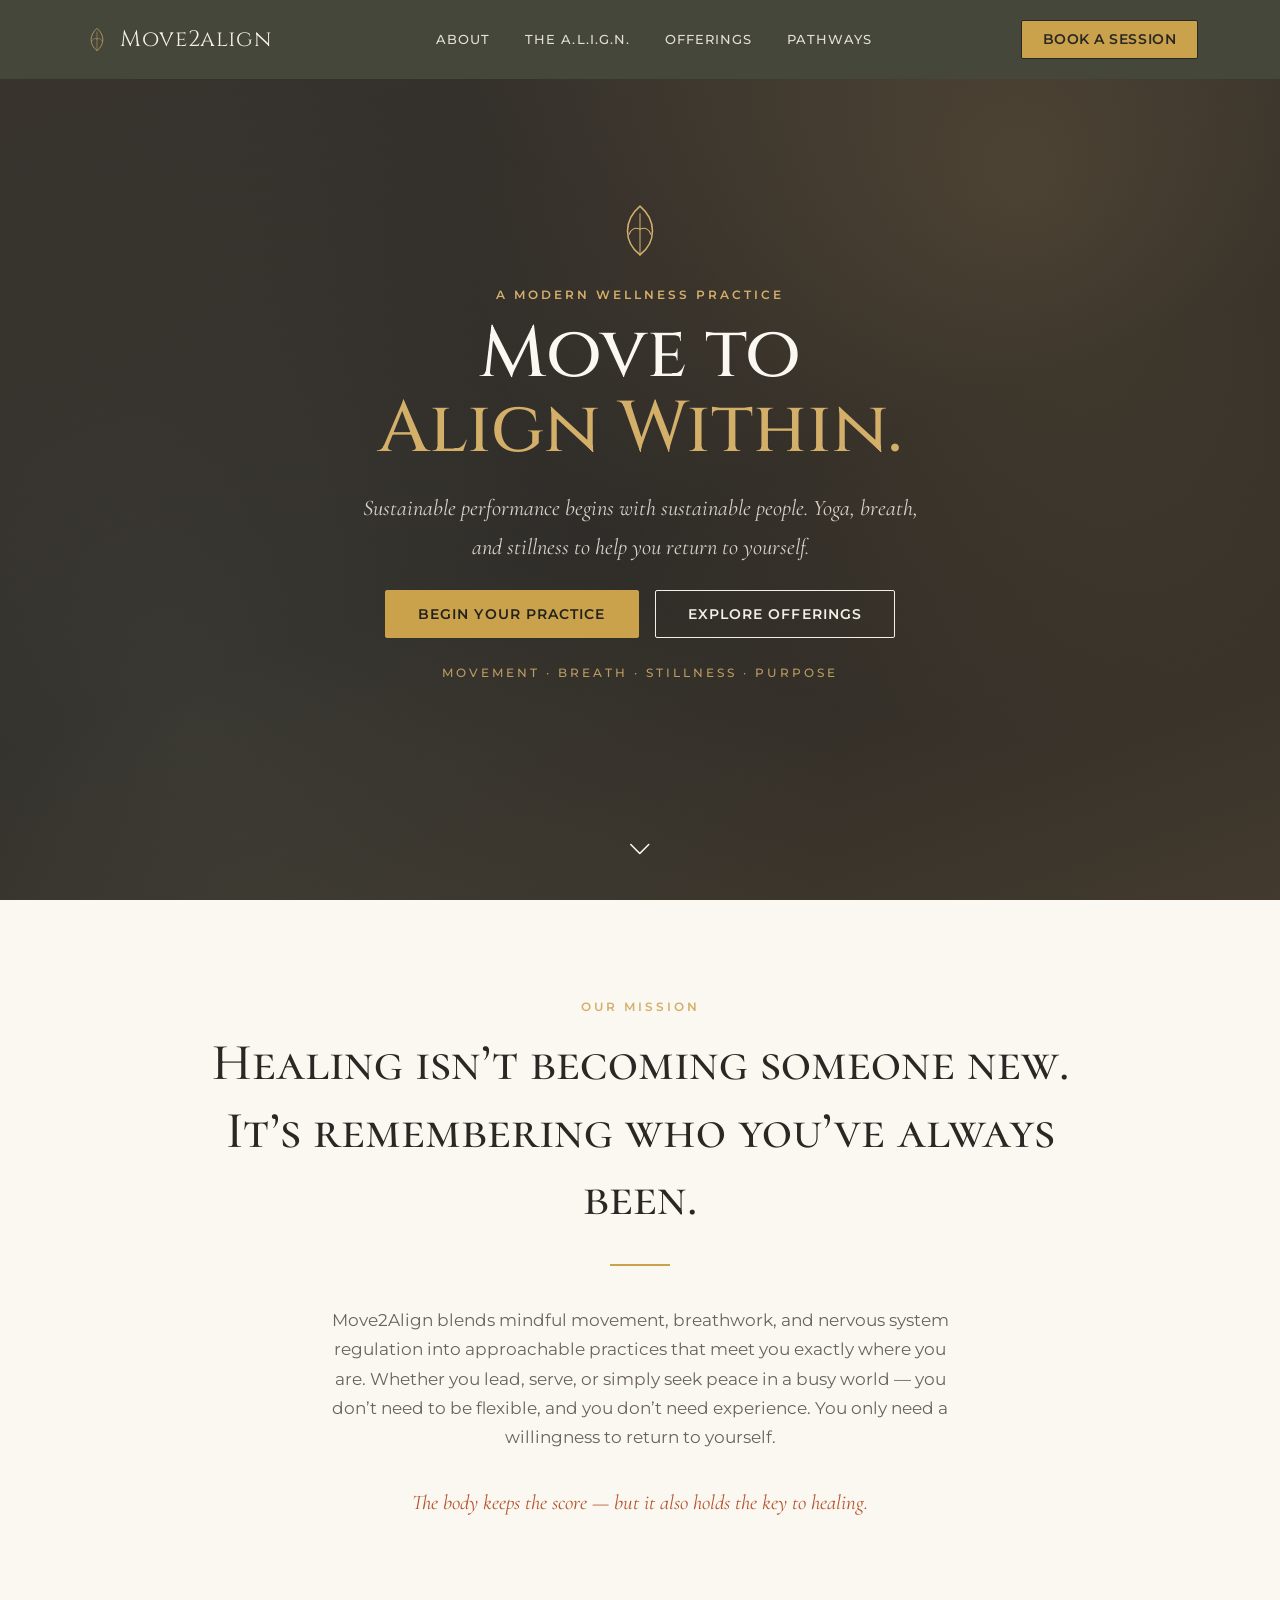
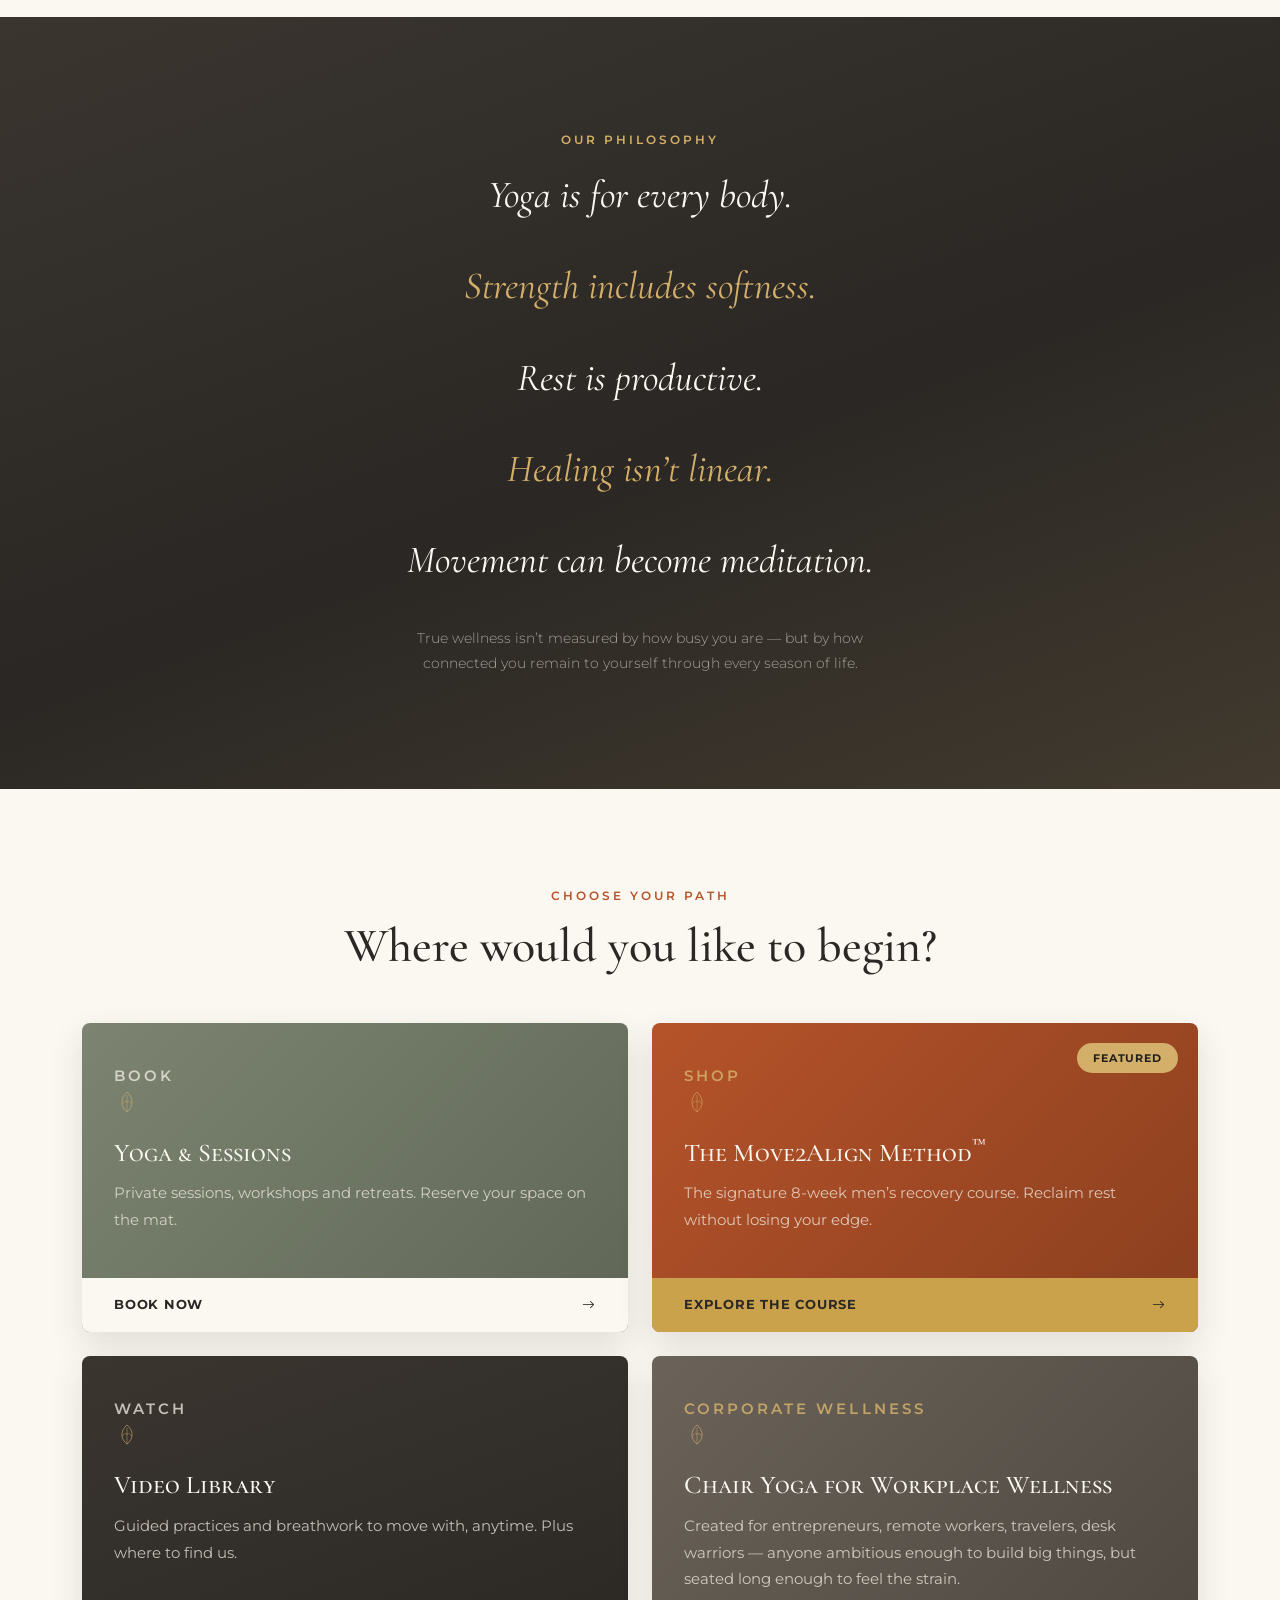
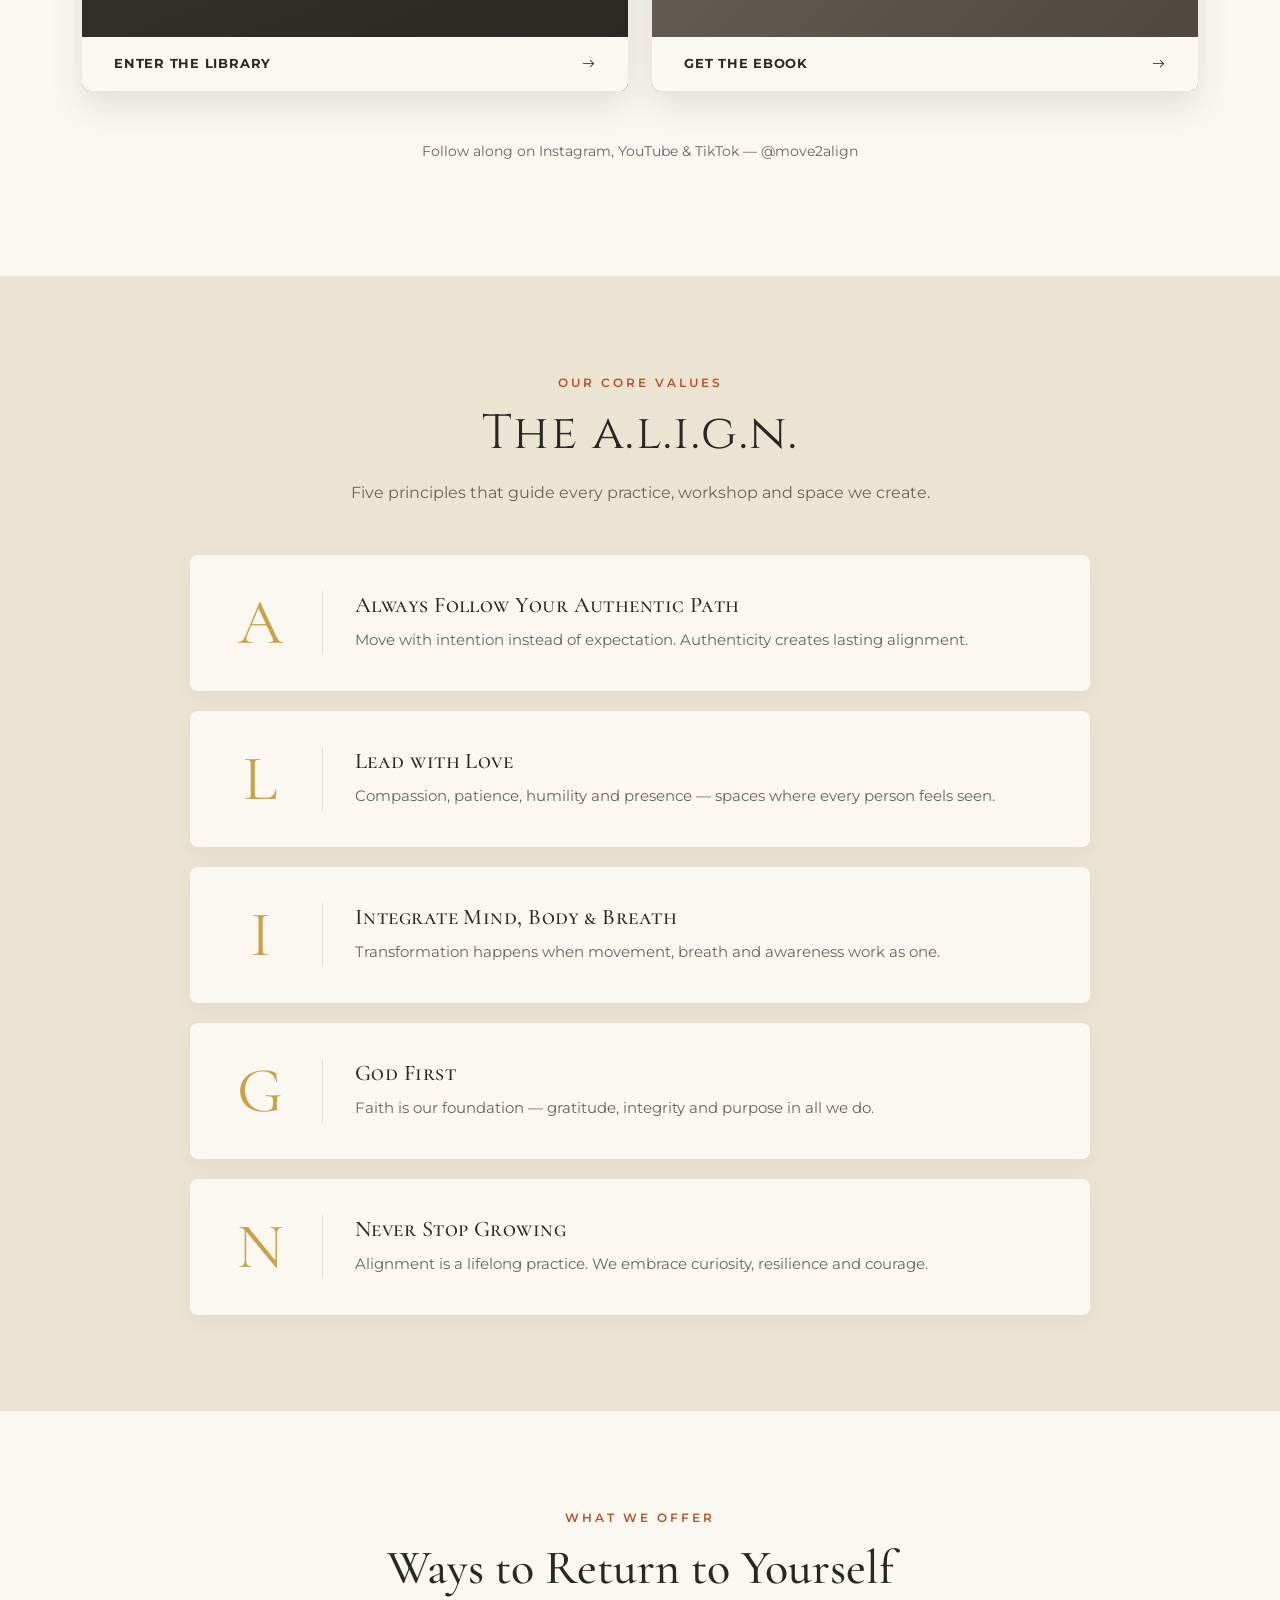
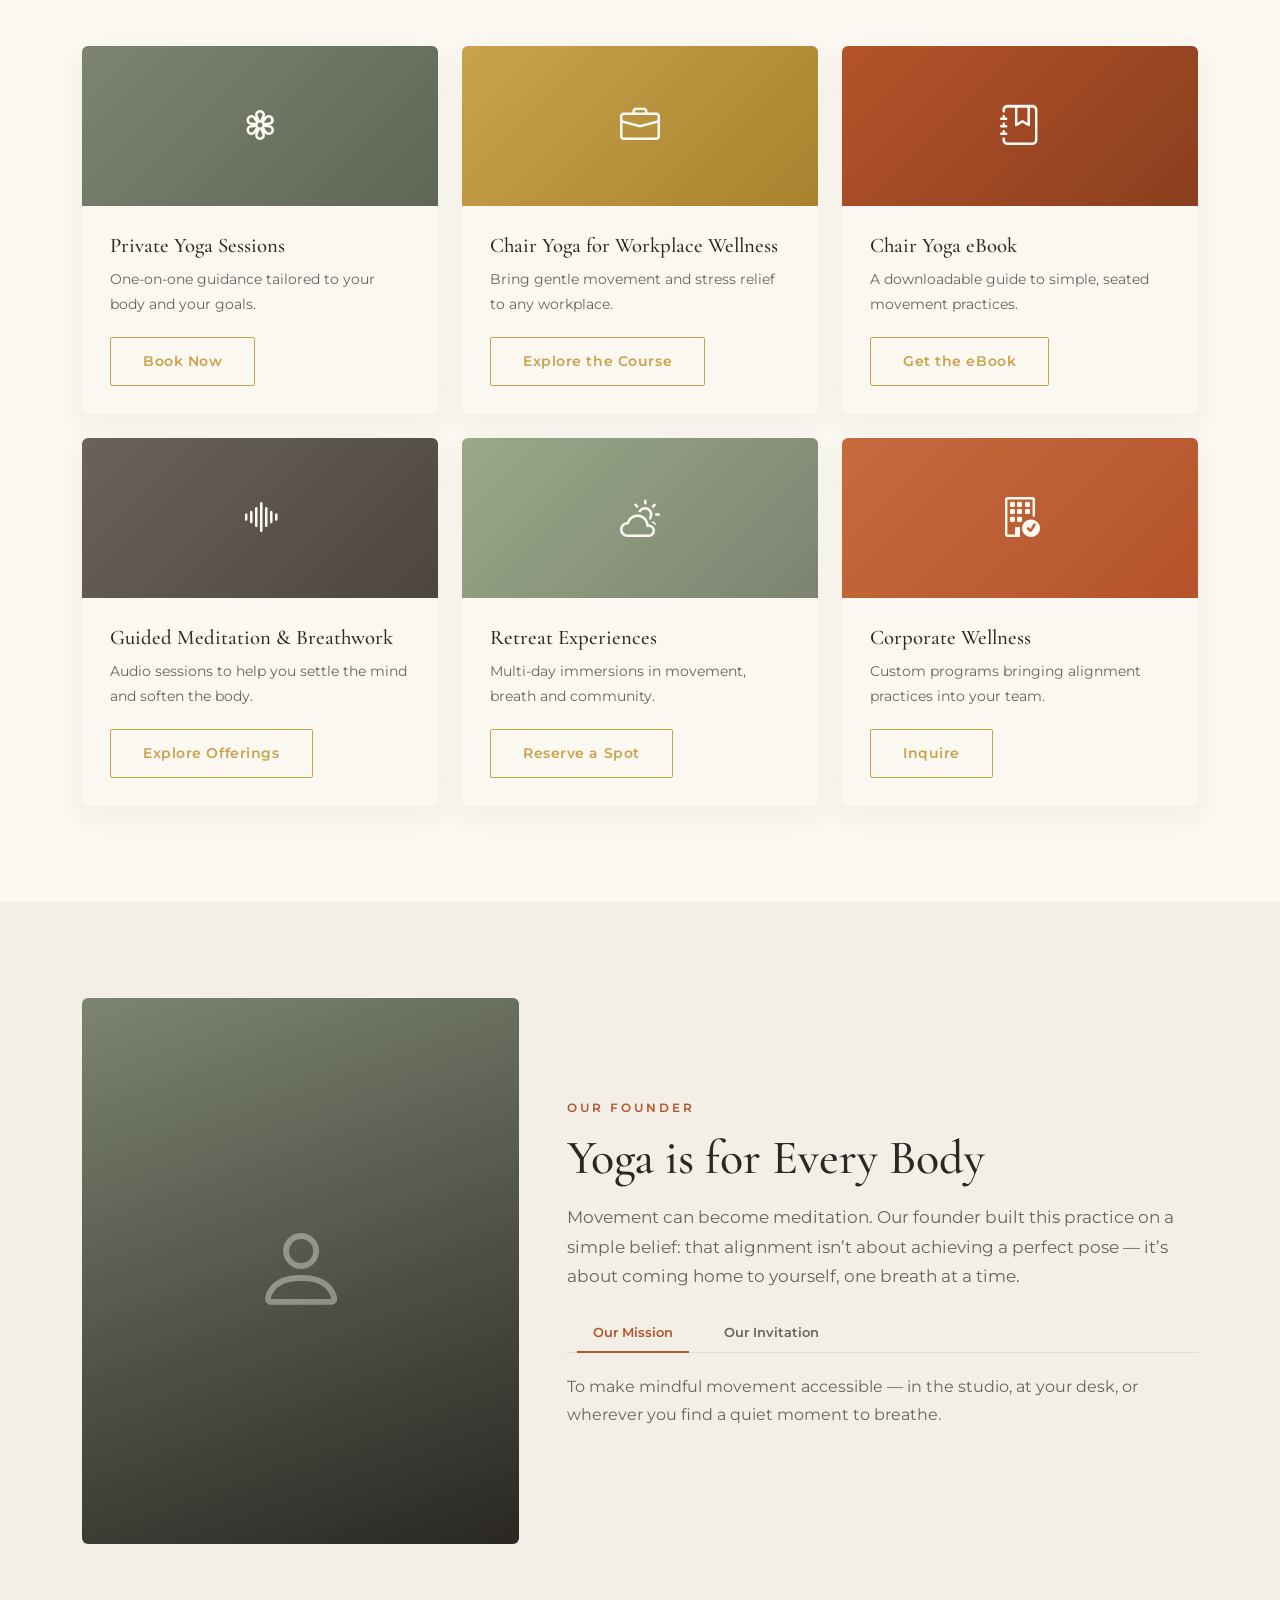
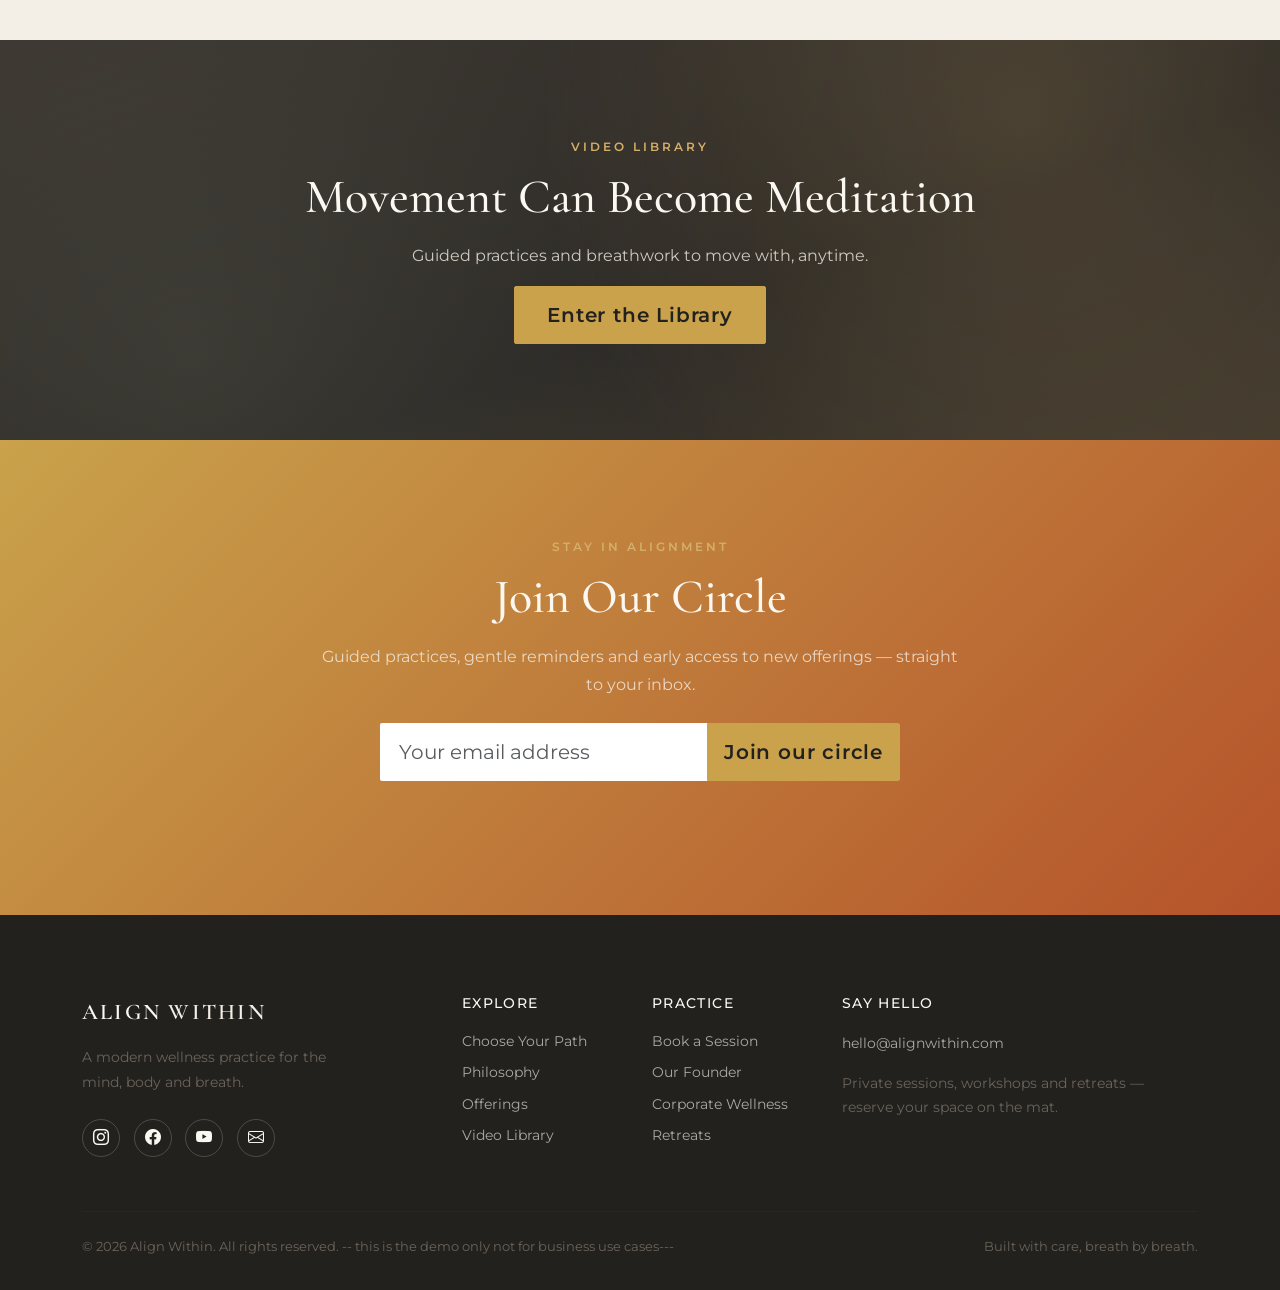
==== index.html @ 40550fa4 "first commit" ====
<!DOCTYPE html>
<html lang="en">
<head>
  <meta charset="UTF-8">
  <meta name="viewport" content="width=device-width, initial-scale=1.0">
  <title>Align Within | Yoga &amp; Wellness Practice</title>
  <meta name="description" content="A modern wellness practice — private yoga sessions, digital courses, corporate wellness, retreats and guided meditation.">

  <!-- Bootstrap 5 CSS -->
  <link href="https://cdn.jsdelivr.net/npm/bootstrap@5.3.3/dist/css/bootstrap.min.css" rel="stylesheet">
  <!-- Bootstrap Icons -->
  <link rel="stylesheet" href="https://cdn.jsdelivr.net/npm/bootstrap-icons@1.11.3/font/bootstrap-icons.min.css">
  <!-- Google Fonts -->
  <link rel="preconnect" href="https://fonts.googleapis.com">
  <link href="https://fonts.googleapis.com/css2?family=Cinzel:wght@400;500;600&family=Cormorant+Garamond:ital,wght@0,400;0,500;0,600;1,400&family=Montserrat:wght@300;400;500;600;700&display=swap" rel="stylesheet">

  <link rel="stylesheet" href="css/style.css">
</head>
<body>

  <!-- ===== Navbar ===== -->
  <nav class="navbar navbar-expand-lg fixed-top" id="mainNav">
    <div class="container">
      <a class="navbar-brand d-flex align-items-center gap-2" href="#top">
        <img src="images/logo.svg" alt="" class="brand-mark">
        <span class="align-within-font">Move<span>2</span>align</span>
      </a>
      <button class="navbar-toggler" type="button" data-bs-toggle="collapse" data-bs-target="#navMenu" aria-controls="navMenu" aria-expanded="false" aria-label="Toggle navigation">
        <span class="navbar-toggler-icon"></span>
      </button>
      <div class="collapse navbar-collapse" id="navMenu">
        <ul class="navbar-nav mx-lg-auto">
          <li class="nav-item"><a class="nav-link" href="#founder">About</a></li>
          <li class="nav-item"><a class="nav-link" href="#philosophy">The A.L.I.G.N.</a></li>
          <li class="nav-item"><a class="nav-link" href="#offerings">Offerings</a></li>
          <li class="nav-item"><a class="nav-link" href="#path">Pathways</a></li>
        </ul>
        <a class="btn btn-book btn-gold mt-3 mt-lg-0" href="#circle">Book a Session</a>
      </div>
    </div>
  </nav>

  <!-- ===== Hero ===== -->
  <header class="hero d-flex align-items-center" id="top">
    <div class="hero-overlay"></div>
    <div class="container position-relative text-center">
      <div class="row justify-content-center">
        <div class="col-lg-8" data-animate>
          <img src="images/logo.svg" alt="" class="hero-mark mb-4">
          <p class="eyebrow">A Modern Wellness Practice</p>
          <h1 class="display-2 hero-title">Move to<br><span class="text-gold">Align Within.</span></h1>
          <p class="lead hero-lead mx-auto">Sustainable performance begins with sustainable people. Yoga, breath, and stillness to help you return to yourself.</p>
          <div class="hero-actions d-flex flex-column flex-sm-row gap-3 justify-content-center mt-4">
            <a href="#path" class="btn btn-gold btn-lg">Begin Your Practice</a>
            <a href="#offerings" class="btn btn-outline-cream btn-lg">Explore Offerings</a>
          </div>
          <p class="hero-tagline mt-4">Movement &middot; Breath &middot; Stillness &middot; Purpose</p>
        </div>
      </div>
    </div>
    <a href="#path" class="scroll-cue" aria-label="Scroll down"><i class="bi bi-chevron-down"></i></a>
  </header>

  <!-- ===== Our Mission ===== -->
  <section id="mission" class="section-pad">
    <div class="container">
      <div class="mission-content text-center" data-animate>
        <p class="eyebrow">Our Mission</p>
        <h2 class="mission-title">Healing isn&rsquo;t becoming someone new.<br>It&rsquo;s remembering who you&rsquo;ve always been.</h2>
        <div class="mission-divider"></div>
        <p class="section-sub mission-copy">Move2Align blends mindful movement, breathwork, and nervous system regulation into approachable practices that meet you exactly where you are. Whether you lead, serve, or simply seek peace in a busy world &mdash; you don&rsquo;t need to be flexible, and you don&rsquo;t need experience. You only need a willingness to return to yourself.</p>
        <p class="mission-quote">The body keeps the score &mdash; but it also holds the key to healing.</p>
      </div>
    </div>
  </section>

  <!-- ===== Our Philosophy ===== -->
  <section id="philosophy-quotes" class="philosophy-intro-section">
    <div class="container">
      <div class="philosophy-intro-content text-center" data-animate>
        <p class="eyebrow">Our Philosophy</p>
        <p class="philosophy-line">Yoga is for every body.</p>
        <p class="philosophy-line philosophy-line-gold">Strength includes softness.</p>
        <p class="philosophy-line">Rest is productive.</p>
        <p class="philosophy-line philosophy-line-gold">Healing isn&rsquo;t linear.</p>
        <p class="philosophy-line">Movement can become meditation.</p>
        <p class="philosophy-note">True wellness isn&rsquo;t measured by how busy you are &mdash; but by how connected you remain to yourself through every season of life.</p>
      </div>
    </div>
  </section>

  <!-- ===== Choose Your Path ===== -->
  <section id="path" class="section-pad">
    <div class="container">
      <div class="text-center mb-5" data-animate>
        <p class="eyebrow eyebrow-dark">Choose Your Path</p>
        <h2 class="section-title">Where would you like to begin?</h2>
      </div>
      <div class="row g-4">
        <div class="col-md-6" data-animate>
          <a href="#offerings" class="path-tile path-tile-sage">
            <div class="path-tile-body">
              <p class="path-tile-label">Book</p>
              <img src="images/logo.svg" alt="" class="path-tile-mark">
              <h3>Yoga &amp; Sessions</h3>
              <p>Private sessions, workshops and retreats. Reserve your space on the mat.</p>
            </div>
            <div class="path-tile-cta path-tile-cta-cream">
              <span>Book Now</span><i class="bi bi-arrow-right"></i>
            </div>
          </a>
        </div>
        <div class="col-md-6" data-animate>
          <a href="#offerings" class="path-tile path-tile-terracotta">
            <span class="path-tile-badge">Featured</span>
            <div class="path-tile-body">
              <p class="path-tile-label">Shop</p>
              <img src="images/logo.svg" alt="" class="path-tile-mark">
              <h3>The Move2Align Method<sup>&trade;</sup></h3>
              <p>The signature 8-week men&rsquo;s recovery course. Reclaim rest without losing your edge.</p>
            </div>
            <div class="path-tile-cta path-tile-cta-gold">
              <span>Explore the Course</span><i class="bi bi-arrow-right"></i>
            </div>
          </a>
        </div>
        <div class="col-md-6" data-animate>
          <a href="#library" class="path-tile path-tile-dark">
            <div class="path-tile-body">
              <p class="path-tile-label">Watch</p>
              <img src="images/logo.svg" alt="" class="path-tile-mark">
              <h3>Video Library</h3>
              <p>Guided practices and breathwork to move with, anytime. Plus where to find us.</p>
            </div>
            <div class="path-tile-cta path-tile-cta-cream">
              <span>Enter the Library</span><i class="bi bi-arrow-right"></i>
            </div>
          </a>
        </div>
        <div class="col-md-6" data-animate>
          <a href="#offerings" class="path-tile path-tile-mauve">
            <div class="path-tile-body">
              <p class="path-tile-label">Corporate Wellness</p>
              <img src="images/logo.svg" alt="" class="path-tile-mark">
              <h3>Chair Yoga for Workplace Wellness</h3>
              <p>Created for entrepreneurs, remote workers, travelers, desk warriors &mdash; anyone ambitious enough to build big things, but seated long enough to feel the strain.</p>
            </div>
            <div class="path-tile-cta path-tile-cta-cream">
              <span>Get the Ebook</span><i class="bi bi-arrow-right"></i>
            </div>
          </a>
        </div>
      </div>
      <p class="path-follow text-center mt-5">Follow along on Instagram, YouTube &amp; TikTok &mdash; @move2align</p>
    </div>
  </section>

  <!-- ===== Philosophy / Method ===== -->
  <section id="philosophy" class="section-pad section-taupe">
    <div class="container">
      <div class="text-center mb-5" data-animate>
        <p class="eyebrow eyebrow-dark">OUR CORE VALUES</p>
        <h2 class="section-title align-within-font">The a.l.i.g.n.</h2>
        <p class="section-sub">Five principles that guide every practice, workshop and space we create.</p>
      </div>
      <div class="align-list">
        <div class="align-row" data-animate>
          <div class="align-letter">A</div>
          <div class="align-divider"></div>
          <div class="align-text">
            <h3>Always Follow Your Authentic Path</h3>
            <p>Move with intention instead of expectation. Authenticity creates lasting alignment.</p>
          </div>
        </div>
        <div class="align-row" data-animate>
          <div class="align-letter">L</div>
          <div class="align-divider"></div>
          <div class="align-text">
            <h3>Lead with Love</h3>
            <p>Compassion, patience, humility and presence — spaces where every person feels seen.</p>
          </div>
        </div>
        <div class="align-row" data-animate>
          <div class="align-letter">I</div>
          <div class="align-divider"></div>
          <div class="align-text">
            <h3>Integrate Mind, Body &amp; Breath</h3>
            <p>Transformation happens when movement, breath and awareness work as one.</p>
          </div>
        </div>
        <div class="align-row" data-animate>
          <div class="align-letter">G</div>
          <div class="align-divider"></div>
          <div class="align-text">
            <h3>God First</h3>
            <p>Faith is our foundation — gratitude, integrity and purpose in all we do.</p>
          </div>
        </div>
        <div class="align-row" data-animate>
          <div class="align-letter">N</div>
          <div class="align-divider"></div>
          <div class="align-text">
            <h3>Never Stop Growing</h3>
            <p>Alignment is a lifelong practice. We embrace curiosity, resilience and courage.</p>
          </div>
        </div>
      </div>
    </div>
  </section>

  <!-- ===== Offerings ===== -->
  <section id="offerings" class="section-pad">
    <div class="container">
      <div class="text-center mb-5" data-animate>
        <p class="eyebrow eyebrow-dark">What We Offer</p>
        <h2 class="section-title">Ways to Return to Yourself</h2>
      </div>
      <div class="row g-4">
        <div class="col-md-6 col-lg-4" data-animate>
          <div class="offer-card">
            <div class="offer-media offer-media-1"><i class="bi bi-flower3"></i></div>
            <div class="offer-body">
              <h3>Private Yoga Sessions</h3>
              <p>One-on-one guidance tailored to your body and your goals.</p>
              <a href="#circle" class="btn btn-outline-dark-gold btn-sm">Book Now</a>
            </div>
          </div>
        </div>
        <div class="col-md-6 col-lg-4" data-animate>
          <div class="offer-card">
            <div class="offer-media offer-media-2"><i class="bi bi-briefcase"></i></div>
            <div class="offer-body">
              <h3>Chair Yoga for Workplace Wellness</h3>
              <p>Bring gentle movement and stress relief to any workplace.</p>
              <a href="#circle" class="btn btn-outline-dark-gold btn-sm">Explore the Course</a>
            </div>
          </div>
        </div>
        <div class="col-md-6 col-lg-4" data-animate>
          <div class="offer-card">
            <div class="offer-media offer-media-3"><i class="bi bi-journal-bookmark"></i></div>
            <div class="offer-body">
              <h3>Chair Yoga eBook</h3>
              <p>A downloadable guide to simple, seated movement practices.</p>
              <a href="#circle" class="btn btn-outline-dark-gold btn-sm">Get the eBook</a>
            </div>
          </div>
        </div>
        <div class="col-md-6 col-lg-4" data-animate>
          <div class="offer-card">
            <div class="offer-media offer-media-4"><i class="bi bi-soundwave"></i></div>
            <div class="offer-body">
              <h3>Guided Meditation &amp; Breathwork</h3>
              <p>Audio sessions to help you settle the mind and soften the body.</p>
              <a href="#library" class="btn btn-outline-dark-gold btn-sm">Explore Offerings</a>
            </div>
          </div>
        </div>
        <div class="col-md-6 col-lg-4" data-animate>
          <div class="offer-card">
            <div class="offer-media offer-media-5"><i class="bi bi-cloud-sun"></i></div>
            <div class="offer-body">
              <h3>Retreat Experiences</h3>
              <p>Multi-day immersions in movement, breath and community.</p>
              <a href="#circle" class="btn btn-outline-dark-gold btn-sm">Reserve a Spot</a>
            </div>
          </div>
        </div>
        <div class="col-md-6 col-lg-4" data-animate>
          <div class="offer-card">
            <div class="offer-media offer-media-6"><i class="bi bi-building-check"></i></div>
            <div class="offer-body">
              <h3>Corporate Wellness</h3>
              <p>Custom programs bringing alignment practices into your team.</p>
              <a href="#circle" class="btn btn-outline-dark-gold btn-sm">Inquire</a>
            </div>
          </div>
        </div>
      </div>
    </div>
  </section>

  <!-- ===== Founder ===== -->
  <section id="founder" class="section-pad section-cream">
    <div class="container">
      <div class="row align-items-center g-5">
        <div class="col-lg-5" data-animate>
          <div class="founder-portrait">
            <i class="bi bi-person"></i>
          </div>
        </div>
        <div class="col-lg-7" data-animate>
          <p class="eyebrow eyebrow-dark">Our Founder</p>
          <h2 class="section-title">Yoga is for Every Body</h2>
          <p class="founder-copy">Movement can become meditation. Our founder built this practice on a simple belief: that alignment isn&rsquo;t about achieving a perfect pose — it&rsquo;s about coming home to yourself, one breath at a time.</p>

          <ul class="nav nav-tabs founder-tabs" id="founderTab" role="tablist">
            <li class="nav-item" role="presentation">
              <button class="nav-link active" data-bs-toggle="tab" data-bs-target="#mission" type="button">Our Mission</button>
            </li>
            <li class="nav-item" role="presentation">
              <button class="nav-link" data-bs-toggle="tab" data-bs-target="#invitation" type="button">Our Invitation</button>
            </li>
          </ul>
          <div class="tab-content founder-tab-content">
            <div class="tab-pane fade show active" id="mission">
              <p>To make mindful movement accessible — in the studio, at your desk, or wherever you find a quiet moment to breathe.</p>
            </div>
            <div class="tab-pane fade" id="invitation">
              <p>Wherever you are on your path, there is room for you here. Strength includes softness. Rest is productive. Begin where you are.</p>
            </div>
          </div>
        </div>
      </div>
    </div>
  </section>

  <!-- ===== Video Library ===== -->
  <section id="library" class="section-pad library-section">
    <div class="hero-overlay"></div>
    <div class="container position-relative text-center" data-animate>
      <p class="eyebrow">Video Library</p>
      <h2 class="section-title section-title-light">Movement Can Become Meditation</h2>
      <p class="section-sub section-sub-light">Guided practices and breathwork to move with, anytime.</p>
      <a href="#circle" class="btn btn-gold btn-lg mt-3">Enter the Library</a>
    </div>
  </section>

  <!-- ===== Newsletter / Join Our Circle ===== -->
  <section id="circle" class="section-pad section-dark-gold">
    <div class="container text-center" data-animate>
      <p class="eyebrow">Stay in Alignment</p>
      <h2 class="section-title section-title-light">Join Our Circle</h2>
      <p class="section-sub section-sub-light">Guided practices, gentle reminders and early access to new offerings — straight to your inbox.</p>

      <form id="circleForm" class="circle-form mx-auto mt-4" novalidate>
        <div class="input-group input-group-lg">
          <input type="email" class="form-control" id="circleEmail" placeholder="Your email address" required>
          <button class="btn btn-gold" type="submit">Join our circle</button>
        </div>
        <div class="form-feedback mt-3" id="circleFeedback" role="status" aria-live="polite"></div>
      </form>
    </div>
  </section>

  <!-- ===== Footer ===== -->
  <footer class="footer">
    <div class="container">
      <div class="row g-4">
        <div class="col-lg-4">
          <a class="navbar-brand" href="#top">ALIGN <span>WITHIN</span></a>
          <p class="footer-tagline">A modern wellness practice for the mind, body and breath.</p>
          <div class="footer-social">
            <a href="#" aria-label="Instagram"><i class="bi bi-instagram"></i></a>
            <a href="#" aria-label="Facebook"><i class="bi bi-facebook"></i></a>
            <a href="#" aria-label="YouTube"><i class="bi bi-youtube"></i></a>
            <a href="#" aria-label="Email"><i class="bi bi-envelope"></i></a>
          </div>
        </div>
        <div class="col-lg-2 col-6">
          <h5>Explore</h5>
          <ul class="footer-links">
            <li><a href="#path">Choose Your Path</a></li>
            <li><a href="#philosophy">Philosophy</a></li>
            <li><a href="#offerings">Offerings</a></li>
            <li><a href="#library">Video Library</a></li>
          </ul>
        </div>
        <div class="col-lg-2 col-6">
          <h5>Practice</h5>
          <ul class="footer-links">
            <li><a href="#circle">Book a Session</a></li>
            <li><a href="#founder">Our Founder</a></li>
            <li><a href="#circle">Corporate Wellness</a></li>
            <li><a href="#circle">Retreats</a></li>
          </ul>
        </div>
        <div class="col-lg-4">
          <h5>Say Hello</h5>
          <p class="footer-links"><a href="mailto:hello@alignwithin.com">hello@alignwithin.com</a></p>
          <p class="footer-note">Private sessions, workshops and retreats — reserve your space on the mat.</p>
        </div>
      </div>
      <hr>
      <div class="d-flex flex-column flex-sm-row justify-content-between align-items-center footer-bottom">
        <p class="mb-0">&copy; <span id="year"></span> Align Within. All rights reserved. -- this is the demo only not for business use cases---</p>
        <p class="mb-0">Built with care, breath by breath.</p>
      </div>
    </div>
  </footer>

  <a href="#top" class="back-to-top" id="backToTop" aria-label="Back to top"><i class="bi bi-arrow-up"></i></a>

  <!-- Bootstrap JS bundle -->
  <script src="https://cdn.jsdelivr.net/npm/bootstrap@5.3.3/dist/js/bootstrap.bundle.min.js"></script>
  <script src="js/script.js"></script>
</body>
</html>
---- css/style.css ----
/* ==========================================================================
   Align Within — custom theme
   Palette: cream #f4efe6 / #fbf8f2, charcoal #2a2724, gold #d4af6a / #c9a24b,
            warm gray #6b635a, sage #7c8471, terracotta #b5532a
   Fonts: Cormorant Garamond (display/serif), Montserrat (body/sans)
   ========================================================================== */

:root {
  --cream: #f4efe6;
  --cream-light: #fbf8f2;
  --charcoal: #2a2724;
  --charcoal-soft: #23211e;
  --gold: #d4af6a;
  --gold-dark: #c9a24b;
  --warm-gray: #6b635a;
  --sage: #7c8471;
  --terracotta: #b5532a;
  --olive-nav: #45473a;
  --font-serif: 'Cormorant Garamond', Georgia, serif;
  --font-sans: 'Montserrat', -apple-system, BlinkMacSystemFont, sans-serif;
  --font-align-within: 'Cinzel', serif;
}

* { scroll-behavior: smooth; }

body {
  font-family: var(--font-sans);
  color: var(--charcoal);
  background-color: var(--cream-light);
  overflow-x: hidden;
}

h1, h2, h3, h4, .display-2 {
  font-family: var(--font-serif);
  font-weight: 500;
}

p { color: var(--warm-gray); line-height: 1.75; }

a { text-decoration: none; }

.eyebrow {
  font-family: var(--font-sans);
  letter-spacing: .25em;
  text-transform: uppercase;
  font-size: .75rem;
  font-weight: 600;
  color: var(--gold);
  margin-bottom: .75rem;
}
.eyebrow-dark { color: var(--terracotta); }

.section-title {
  font-size: clamp(2rem, 4vw, 3rem);
  color: var(--charcoal);
  margin-bottom: 1rem;
}
.section-title-light { color: var(--cream-light); }

.section-sub {
  max-width: 640px;
  margin: 0 auto;
  color: var(--warm-gray);
}
.section-sub-light { color: rgba(244,239,230,.8); }

.section-pad { padding: 6rem 0; }

/* ---------- Buttons ---------- */
.btn { font-family: var(--font-sans); font-weight: 600; letter-spacing: .04em; border-radius: 2px; padding: .8rem 2rem; }

.btn-gold {
  background-color: var(--gold-dark);
  border-color: var(--gold-dark);
  color: var(--charcoal-soft);
}
.btn-gold:hover { background-color: var(--gold); border-color: var(--gold); color: var(--charcoal-soft); }

.btn-outline-cream {
  border: 1px solid var(--cream);
  color: var(--cream);
  background: transparent;
}
.btn-outline-cream:hover { background-color: var(--cream); color: var(--charcoal); }

.btn-outline-dark-gold {
  border: 1px solid var(--gold-dark);
  color: var(--gold-dark);
  background: transparent;
}
.btn-outline-dark-gold:hover { background-color: var(--gold-dark); color: var(--charcoal-soft); }

.btn-book {
  background-color: var(--gold-dark);
  border: 1px solid var(--charcoal);
  color: var(--charcoal);
  padding: .5rem 1.3rem;
  font-size: .85rem;
}
.btn-book:hover { background-color: var(--charcoal); color: var(--cream); }

/* ---------- Navbar ---------- */
#mainNav {
  padding: 1.1rem 0;
  transition: all .35s ease;
  background-color: var(--olive-nav);
}
#mainNav.scrolled {
  background-color: rgba(244,239,230,.95);
  backdrop-filter: blur(6px);
  padding: .75rem 0;
  box-shadow: 0 2px 20px rgba(42,39,36,.06);
}
.navbar-brand {
  font-family: var(--font-serif);
  font-size: 1.4rem;
  font-weight: 600;
  letter-spacing: .1em;
  color: var(--cream) !important;
}
#mainNav.scrolled .navbar-brand { color: var(--charcoal) !important; }
.navbar-brand span { color: var(--cream); font-variant-numeric: lining-nums; }
.brand-mark { width: 30px; height: auto; font-size: 16px;}

.nav-link {
  font-size: .8rem;
  font-weight: 500;
  letter-spacing: .08em;
  text-transform: uppercase;
  color: rgba(244,239,230,.9) !important;
  margin: 0 .6rem;
}
#mainNav.scrolled .nav-link { color: var(--charcoal) !important; }
.nav-link:hover, .nav-link.active { color: var(--gold-dark) !important; }
.btn-book { text-transform: uppercase; }
#mainNav.scrolled .btn-book { border-color: var(--charcoal); color: var(--charcoal); }
.navbar-toggler { border: none; }
.navbar-toggler-icon,
#mainNav.scrolled .navbar-toggler-icon {
  filter: none;
  background-image: url("data:image/svg+xml,%3Csvg xmlns='http://www.w3.org/2000/svg' viewBox='0 0 30 30'%3E%3Cpath stroke='%23c9a24b' stroke-linecap='round' stroke-miterlimit='10' stroke-width='2' d='M4 7h22M4 15h22M4 23h22'/%3E%3C/svg%3E");
}

/* ---------- Hero ---------- */
.hero {
  min-height: 100vh;
  position: relative;
  background: linear-gradient(160deg, #3a352f 0%, var(--charcoal) 55%, #423a2e 100%);
  color: var(--cream-light);
}
.hero-overlay {
  position: absolute;
  inset: 0;
  background:
    radial-gradient(circle at 80% 20%, rgba(212,175,106,.18), transparent 45%),
    radial-gradient(circle at 15% 80%, rgba(124,132,113,.18), transparent 50%);
}
.align-within-font{font-family: var(--font-align-within) !important; font-weight: 400 !important; letter-spacing: .03em;}
.hero-mark { width: 64px; height: auto; }
.hero-title { line-height: 1.05; margin-bottom: 1.25rem; font-family: var(--font-align-within) !important;}
.hero-title .text-gold { color: var(--gold); }
.hero-lead {
  font-family: var(--font-serif);
  font-style: italic;
  font-size: 1.4rem;
  font-weight: 400;
  color: rgba(244,239,230,.85);
  max-width: 560px;
}
.hero-actions .btn { text-transform: uppercase; letter-spacing: .08em; font-size: .85rem; }
.hero-tagline {
  font-family: var(--font-sans);
  text-transform: uppercase;
  letter-spacing: .25em;
  font-size: .75rem;
  font-weight: 500;
  color: rgba(212,175,106,.85);
}

.scroll-cue {
  position: absolute;
  bottom: 2rem;
  left: 50%;
  transform: translateX(-50%);
  color: var(--cream-light);
  font-size: 1.5rem;
  animation: bob 2.2s infinite ease-in-out;
}
@keyframes bob {
  0%, 100% { transform: translate(-50%, 0); }
  50% { transform: translate(-50%, 10px); }
}

/* ---------- Our Mission ---------- */
.mission-content { max-width: 900px; margin: 0 auto; }
.mission-title {
  font-family: var(--font-serif);
  font-variant: small-caps;
  font-weight: 500;
  font-size: clamp(2rem, 4.5vw, 3.25rem);
  line-height: 1.3;
  color: var(--charcoal);
  margin-bottom: 2rem;
}
.mission-divider {
  width: 60px;
  height: 2px;
  background-color: var(--gold-dark);
  margin: 0 auto 2.5rem;
}
.mission-copy { font-size: 1.05rem; margin-bottom: 2rem; }
.mission-quote {
  font-family: var(--font-serif);
  font-style: italic;
  font-size: 1.3rem;
  color: var(--terracotta);
  margin-bottom: 0;
}

/* ---------- Philosophy quotes ---------- */
.philosophy-intro-section {
  padding: 7rem 0;
  background: linear-gradient(160deg, #3a352f 0%, var(--charcoal) 55%, #423a2e 100%);
  color: var(--cream-light);
}
.philosophy-intro-content { max-width: 760px; margin: 0 auto; }
.philosophy-line {
  font-family: var(--font-serif);
  font-style: italic;
  font-size: clamp(1.6rem, 3.2vw, 2.4rem);
  font-weight: 400;
  color: var(--cream-light);
  margin-bottom: 1.5rem;
}
.philosophy-line-gold { color: var(--gold); }
.philosophy-note {
  font-family: var(--font-sans);
  font-size: .9rem;
  font-weight: 300;
  color: rgba(244,239,230,.6);
  max-width: 480px;
  margin: 2rem auto 0;
}

/* ---------- Path tiles ---------- */
.path-tile {
  position: relative;
  display: flex;
  flex-direction: column;
  height: 100%;
  border-radius: 8px;
  overflow: hidden;
  box-shadow: 0 14px 34px rgba(42,39,36,.12);
  transition: transform .3s ease, box-shadow .3s ease;
}
.path-tile:hover { transform: translateY(-6px); box-shadow: 0 22px 44px rgba(42,39,36,.18); }

.path-tile-body { flex: 1 1 auto; padding: 2.5rem 2rem 2.75rem; }
.path-tile-label {
  font-family: var(--font-sans);
  text-transform: uppercase;
  letter-spacing: .2em;
  font-size: .75rem;
  font-weight: 600;
  color: rgba(244,239,230,.55);
  margin-bottom: 1.5rem;
}
.path-tile-mark { width: 26px; height: auto; margin-bottom: 1.5rem; display: block; }
.path-tile-body h3 {
  font-variant: small-caps;
  font-size: 1.6rem;
  color: var(--cream-light);
  margin-bottom: .75rem;
}
.path-tile-body p { color: rgba(244,239,230,.75); font-size: .95rem; margin-bottom: 0; }

.path-tile-cta {
  flex: 0 0 auto;
  display: flex;
  align-items: center;
  justify-content: space-between;
  padding: 1.1rem 2rem;
  text-transform: uppercase;
  letter-spacing: .06em;
  font-size: .8rem;
  font-weight: 700;
  color: var(--charcoal);
}
.path-tile-cta-cream { background-color: var(--cream-light); }
.path-tile-cta-gold { background-color: var(--gold-dark); }

.path-tile-badge {
  position: absolute;
  top: 1.25rem;
  right: 1.25rem;
  background-color: var(--gold);
  color: var(--charcoal-soft);
  font-size: .7rem;
  font-weight: 700;
  letter-spacing: .08em;
  text-transform: uppercase;
  padding: .4rem 1rem;
  border-radius: 999px;
}

.path-tile-sage { background: linear-gradient(135deg, var(--sage), #5f6656); }
.path-tile-terracotta { background: linear-gradient(135deg, var(--terracotta), #8a3f1e); }
.path-tile-terracotta .path-tile-label { color: rgba(212,175,106,.85); }
.path-tile-dark { background: linear-gradient(160deg, #3a352f, var(--charcoal)); }
.path-tile-mauve { background: linear-gradient(135deg, var(--warm-gray), #4c463e); }
.path-tile-mauve .path-tile-label { color: rgba(212,175,106,.85); }

.path-follow { color: var(--warm-gray); font-size: .9rem; }

/* ---------- Philosophy: A.L.I.G.N. list ---------- */
.section-taupe { background-color: #ece4d3; }

.align-list { display: flex; flex-direction: column; gap: 1.25rem; max-width: 900px; margin: 0 auto; }

.align-row {
  background-color: var(--cream-light);
  border-radius: 8px;
  box-shadow: 0 6px 20px rgba(42,39,36,.05);
  padding: 2.25rem 2.5rem;
  display: flex;
  align-items: center;
  gap: 2rem;
}
.align-letter {
  font-family: var(--font-serif);
  font-size: 4rem;
  line-height: 1;
  color: var(--gold-dark);
  flex: 0 0 auto;
  width: 60px;
  text-align: center;
}
.align-divider {
  flex: 0 0 auto;
  width: 1px;
  align-self: stretch;
  background-color: rgba(42,39,36,.12);
}
.align-text h3 {
  font-size: 1.4rem;
  font-variant: small-caps;
  letter-spacing: .02em;
  color: var(--charcoal);
  margin-bottom: .5rem;
}
.align-text p { margin-bottom: 0; font-size: .95rem; }

@media (max-width: 575.98px) {
  .align-row { padding: 1.75rem 1.5rem; gap: 1.25rem; }
  .align-letter { font-size: 2.75rem; width: 40px; }
}

/* ---------- Offerings ---------- */
.offer-card {
  background: var(--cream-light);
  border-radius: 6px;
  overflow: hidden;
  height: 100%;
  box-shadow: 0 10px 30px rgba(42,39,36,.05);
  transition: transform .3s ease;
}
.offer-card:hover { transform: translateY(-6px); }
.offer-media {
  height: 160px;
  display: flex;
  align-items: center;
  justify-content: center;
  font-size: 2.5rem;
  color: var(--cream-light);
}
.offer-media i { position: relative; z-index: 1; }
.offer-media-1 { background: linear-gradient(135deg, var(--sage), #5f6656); }
.offer-media-2 { background: linear-gradient(135deg, var(--gold-dark), #a9822f); }
.offer-media-3 { background: linear-gradient(135deg, var(--terracotta), #8a3f1e); }
.offer-media-4 { background: linear-gradient(135deg, var(--warm-gray), #4c463e); }
.offer-media-5 { background: linear-gradient(135deg, #9aa888, var(--sage)); }
.offer-media-6 { background: linear-gradient(135deg, #c56b3e, var(--terracotta)); }
.offer-body { padding: 1.75rem; }
.offer-body h3 { font-size: 1.3rem; margin-bottom: .5rem; }
.offer-body p { font-size: .9rem; margin-bottom: 1.25rem; }

/* ---------- Founder ---------- */
.section-cream { background-color: var(--cream); }
.founder-portrait {
  aspect-ratio: 4/5;
  border-radius: 6px;
  background: linear-gradient(160deg, var(--sage), var(--charcoal));
  display: flex;
  align-items: center;
  justify-content: center;
}
.founder-portrait i { font-size: 6rem; color: rgba(244,239,230,.4); }
.founder-copy { font-size: 1.05rem; margin-bottom: 1.5rem; }
.founder-tabs { border-bottom-color: rgba(42,39,36,.1); }
.founder-tabs .nav-link {
  color: var(--warm-gray) !important;
  text-transform: none;
  letter-spacing: normal;
  font-weight: 600;
  border: none;
  border-bottom: 2px solid transparent;
}
.founder-tabs .nav-link.active {
  background: transparent;
  color: var(--terracotta) !important;
  border-bottom: 2px solid var(--terracotta);
}
.founder-tab-content { padding-top: 1.25rem; }

/* ---------- Video library ---------- */
.library-section {
  background: linear-gradient(160deg, #3a352f, var(--charcoal) 60%, #423a2e);
  color: var(--cream-light);
  position: relative;
}

/* ---------- Newsletter ---------- */
.section-dark-gold {
  background: linear-gradient(135deg, var(--gold-dark), var(--terracotta));
}
.circle-form { max-width: 520px; }
.circle-form .form-control {
  border-radius: 2px 0 0 2px;
  border: none;
  padding: .9rem 1.2rem;
}
.circle-form .btn { border-radius: 0 2px 2px 0; }
.form-feedback { color: var(--charcoal-soft); font-weight: 600; font-size: .9rem; min-height: 1.5em; }

/* ---------- Footer ---------- */
.footer {
  background-color: var(--charcoal-soft);
  color: rgba(244,239,230,.65);
  padding: 5rem 0 2rem;
}
.footer .navbar-brand { color: var(--cream-light) !important; }
.footer-tagline { margin: 1rem 0 1.5rem; font-size: .9rem; max-width: 280px; }
.footer-social a {
  display: inline-flex;
  align-items: center;
  justify-content: center;
  width: 38px;
  height: 38px;
  border: 1px solid rgba(244,239,230,.2);
  border-radius: 50%;
  color: var(--cream-light);
  margin-right: .6rem;
  transition: all .25s ease;
}
.footer-social a:hover { background-color: var(--gold-dark); border-color: var(--gold-dark); color: var(--charcoal-soft); }
.footer h5 { font-family: var(--font-sans); font-size: .85rem; letter-spacing: .1em; text-transform: uppercase; color: var(--cream-light); margin-bottom: 1.25rem; }
.footer-links { list-style: none; padding: 0; font-size: .9rem; }
.footer-links li { margin-bottom: .6rem; }
.footer-links a { color: rgba(244,239,230,.65); }
.footer-links a:hover { color: var(--gold); }
.footer-note { font-size: .85rem; max-width: 320px; }
.footer hr { border-color: rgba(244,239,230,.1); margin: 3rem 0 1.5rem; }
.footer-bottom { font-size: .8rem; color: rgba(244,239,230,.5); }

/* ---------- Back to top ---------- */
.back-to-top {
  position: fixed;
  bottom: 2rem;
  right: 2rem;
  width: 46px;
  height: 46px;
  border-radius: 50%;
  background-color: var(--charcoal);
  color: var(--cream-light);
  display: flex;
  align-items: center;
  justify-content: center;
  opacity: 0;
  visibility: hidden;
  transform: translateY(10px);
  transition: all .3s ease;
  z-index: 999;
}
.back-to-top.show { opacity: 1; visibility: visible; transform: translateY(0); }
.back-to-top:hover { background-color: var(--gold-dark); color: var(--charcoal-soft); }

/* ---------- Scroll-reveal animation ---------- */
[data-animate] {
  opacity: 0;
  transform: translateY(24px);
  transition: opacity .7s ease, transform .7s ease;
}
[data-animate].in-view {
  opacity: 1;
  transform: translateY(0);
}

@media (max-width: 991.98px) {
  #mainNav { background-color: rgba(42,39,36,.95); }
  .navbar-brand, #mainNav .nav-link { color: var(--cream-light) !important; }
  .navbar-collapse { padding: 1rem 0; }
}
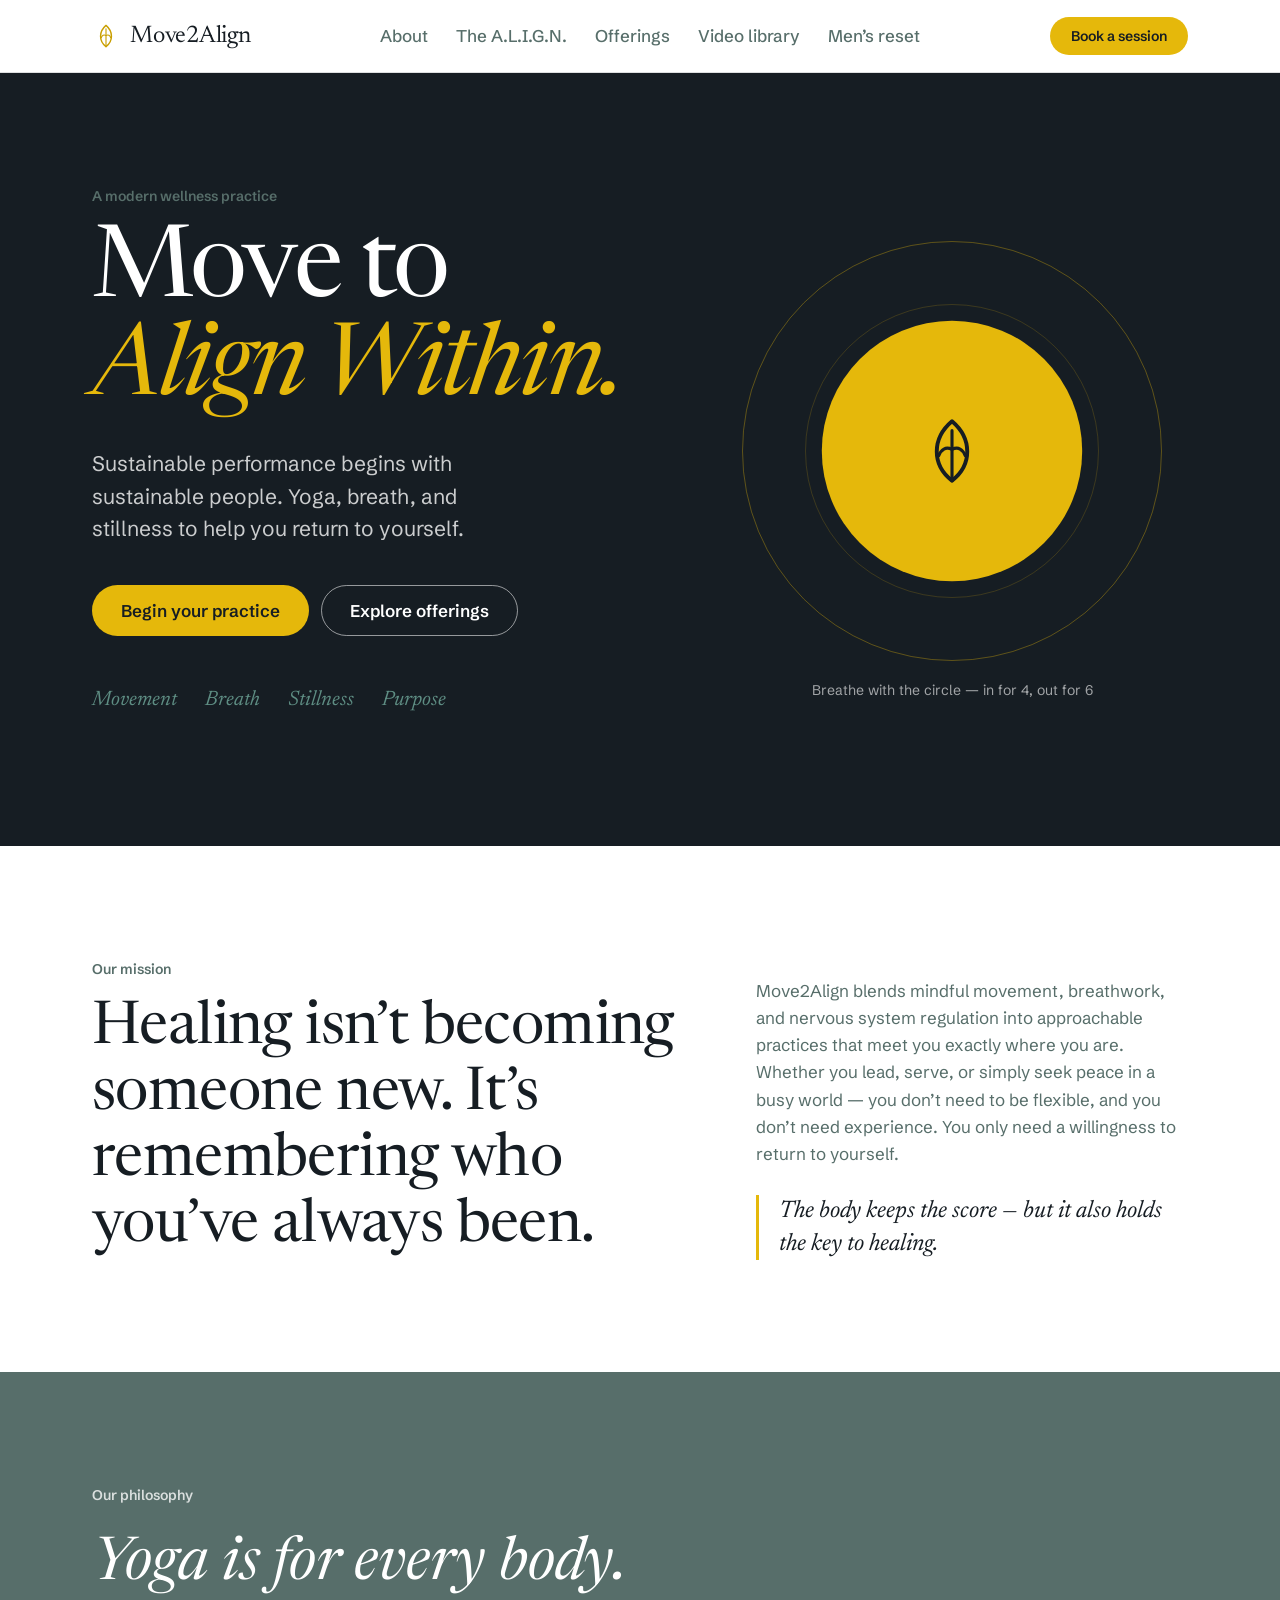
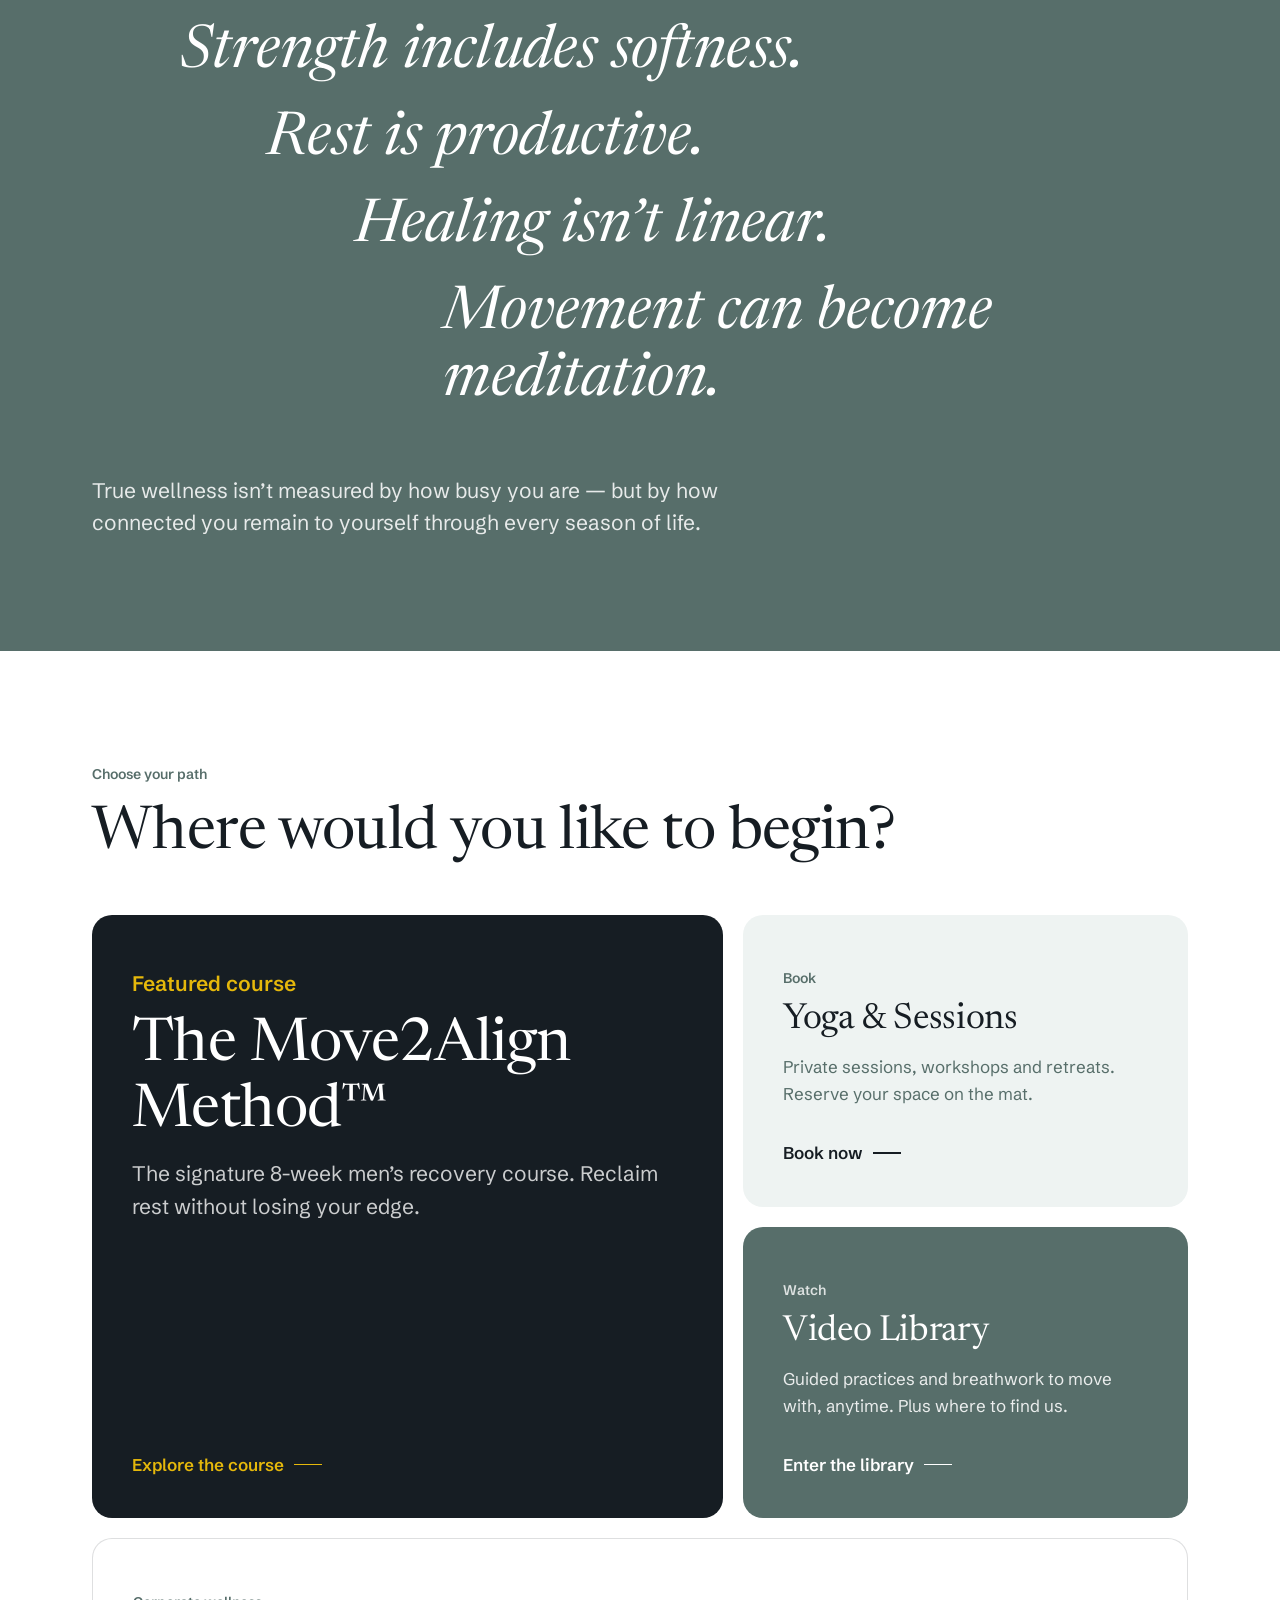
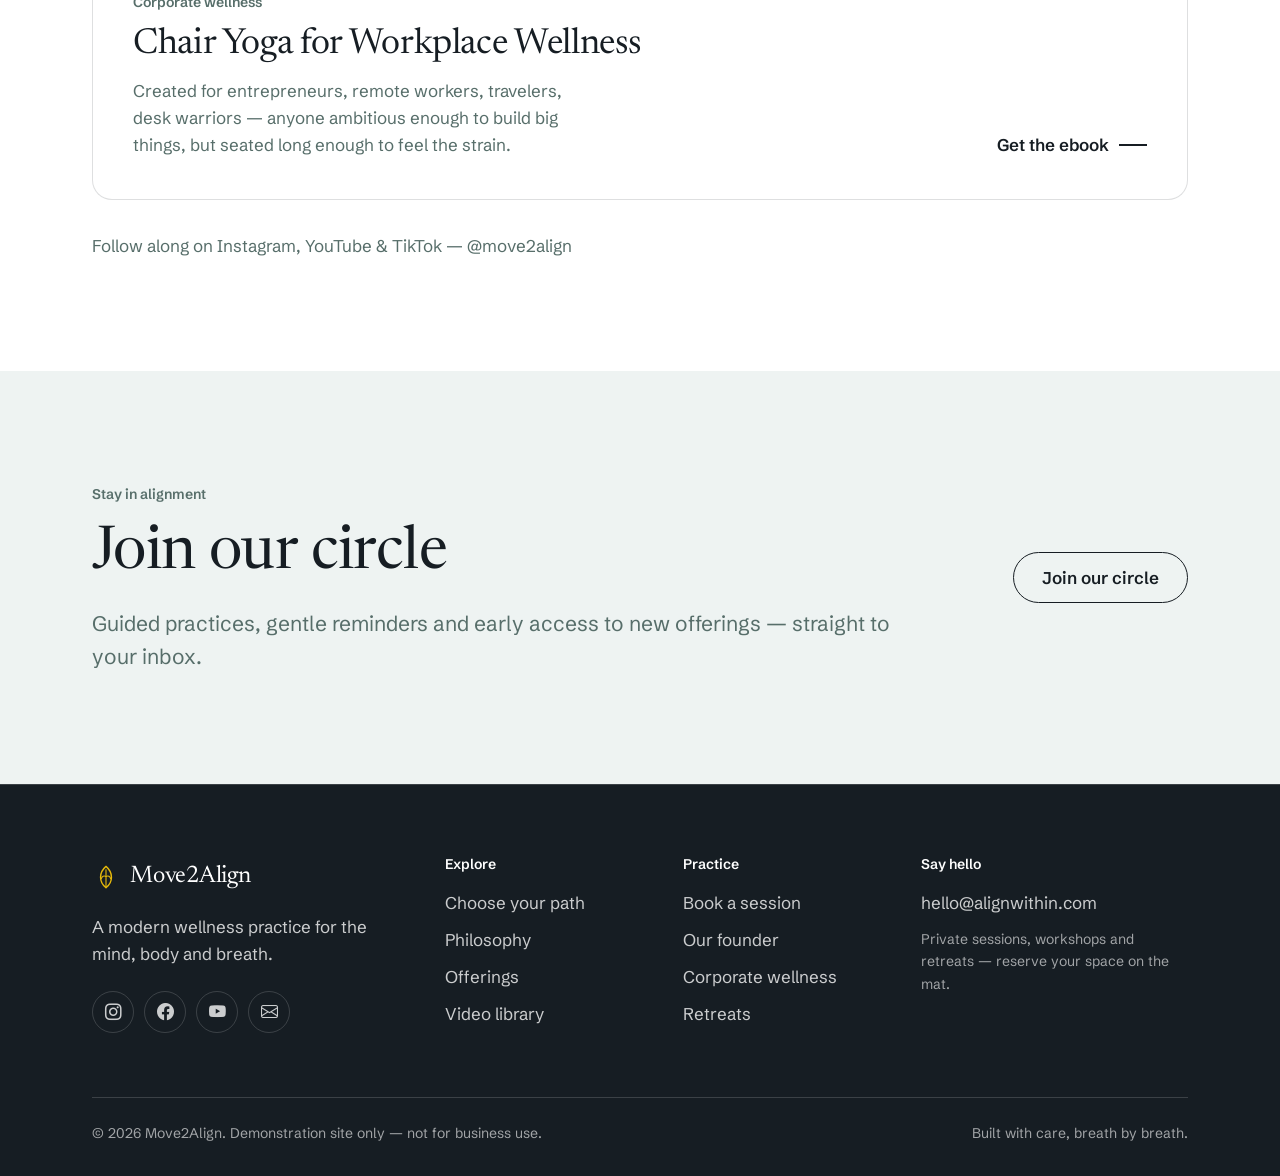
==== commit e1966b22: "change for better view" ====
--- a/index.html
+++ b/index.html
@@ -3,396 +3,195 @@
 <head>
   <meta charset="UTF-8">
   <meta name="viewport" content="width=device-width, initial-scale=1.0">
-  <title>Align Within | Yoga &amp; Wellness Practice</title>
+  <title>Move2Align | Yoga &amp; Wellness Practice</title>
   <meta name="description" content="A modern wellness practice — private yoga sessions, digital courses, corporate wellness, retreats and guided meditation.">
-
-  <!-- Bootstrap 5 CSS -->
-  <link href="https://cdn.jsdelivr.net/npm/bootstrap@5.3.3/dist/css/bootstrap.min.css" rel="stylesheet">
-  <!-- Bootstrap Icons -->
+  <meta name="theme-color" content="#161D23">
+  <link rel="icon" href="images/logo.svg" type="image/svg+xml">
+  <link rel="preconnect" href="https://fonts.googleapis.com">
+  <link rel="preconnect" href="https://fonts.gstatic.com" crossorigin>
+  <link href="https://fonts.googleapis.com/css2?family=Newsreader:ital,opsz,wght@0,6..72,400;0,6..72,500;1,6..72,400;1,6..72,500&family=Schibsted+Grotesk:wght@400;500;600&display=swap" rel="stylesheet">
   <link rel="stylesheet" href="https://cdn.jsdelivr.net/npm/bootstrap-icons@1.11.3/font/bootstrap-icons.min.css">
-  <!-- Google Fonts -->
-  <link rel="preconnect" href="https://fonts.googleapis.com">
-  <link href="https://fonts.googleapis.com/css2?family=Cinzel:wght@400;500;600&family=Cormorant+Garamond:ital,wght@0,400;0,500;0,600;1,400&family=Montserrat:wght@300;400;500;600;700&display=swap" rel="stylesheet">
-
   <link rel="stylesheet" href="css/style.css">
 </head>
 <body>
+  <a class="skip-link" href="#main">Skip to content</a>
 
-  <!-- ===== Navbar ===== -->
-  <nav class="navbar navbar-expand-lg fixed-top" id="mainNav">
-    <div class="container">
-      <a class="navbar-brand d-flex align-items-center gap-2" href="#top">
-        <img src="images/logo.svg" alt="" class="brand-mark">
-        <span class="align-within-font">Move<span>2</span>align</span>
+  <header class="site-header" id="siteHeader">
+    <div class="wrap site-header__row">
+      <a class="brand" href="index.html" aria-label="Move2Align home">
+        <svg class="brand__mark" viewBox="0 0 100 92" aria-hidden="true" focusable="false"><path d="M50 8 C24 30 24 64 50 84 C76 64 76 30 50 8 Z" fill="none" stroke="currentColor" stroke-width="5" stroke-linejoin="round"/><path d="M50 20 L50 84" fill="none" stroke="currentColor" stroke-width="4" stroke-linecap="round"/><path d="M50 44 C42 40 36 44 33 52 M50 44 C58 40 64 44 67 52" fill="none" stroke="currentColor" stroke-width="4" stroke-linecap="round"/></svg>
+        <span class="brand__word">Move2Align</span>
       </a>
-      <button class="navbar-toggler" type="button" data-bs-toggle="collapse" data-bs-target="#navMenu" aria-controls="navMenu" aria-expanded="false" aria-label="Toggle navigation">
-        <span class="navbar-toggler-icon"></span>
+      <nav class="site-nav" id="siteNav" aria-label="Main">
+        <ul>
+          <li><a href="about.html">About</a></li>
+          <li><a href="align.html">The A.L.I.G.N.</a></li>
+          <li><a href="offerings.html">Offerings</a></li>
+          <li><a href="library.html">Video library</a></li>
+          <li><a href="men-dynamic.html">Men&rsquo;s reset</a></li>
+        </ul>
+        <a class="btn btn--saffron site-nav__cta" href="circle.html">Book a session</a>
+      </nav>
+      <a class="btn btn--saffron btn--sm site-header__cta" href="circle.html">Book a session</a>
+      <button class="menu-toggle" type="button" aria-expanded="false" aria-controls="siteNav">
+        <span class="menu-toggle__bars" aria-hidden="true"></span> Menu
       </button>
-      <div class="collapse navbar-collapse" id="navMenu">
-        <ul class="navbar-nav mx-lg-auto">
-          <li class="nav-item"><a class="nav-link" href="#founder">About</a></li>
-          <li class="nav-item"><a class="nav-link" href="#philosophy">The A.L.I.G.N.</a></li>
-          <li class="nav-item"><a class="nav-link" href="#offerings">Offerings</a></li>
-          <li class="nav-item"><a class="nav-link" href="#path">Pathways</a></li>
-        </ul>
-        <a class="btn btn-book btn-gold mt-3 mt-lg-0" href="#circle">Book a Session</a>
-      </div>
     </div>
-  </nav>
+  </header>
 
-  <!-- ===== Hero ===== -->
-  <header class="hero d-flex align-items-center" id="top">
-    <div class="hero-overlay"></div>
-    <div class="container position-relative text-center">
-      <div class="row justify-content-center">
-        <div class="col-lg-8" data-animate>
-          <img src="images/logo.svg" alt="" class="hero-mark mb-4">
-          <p class="eyebrow">A Modern Wellness Practice</p>
-          <h1 class="display-2 hero-title">Move to<br><span class="text-gold">Align Within.</span></h1>
-          <p class="lead hero-lead mx-auto">Sustainable performance begins with sustainable people. Yoga, breath, and stillness to help you return to yourself.</p>
-          <div class="hero-actions d-flex flex-column flex-sm-row gap-3 justify-content-center mt-4">
-            <a href="#path" class="btn btn-gold btn-lg">Begin Your Practice</a>
-            <a href="#offerings" class="btn btn-outline-cream btn-lg">Explore Offerings</a>
+  <main id="main">
+
+    <section class="hero" aria-labelledby="heroTitle">
+      <div class="wrap hero__grid">
+        <div>
+          <p class="kicker">A modern wellness practice</p>
+          <h1 class="hero__title" id="heroTitle">Move to<br><em>Align Within.</em></h1>
+          <p class="hero__lead">Sustainable performance begins with sustainable people. Yoga, breath, and stillness to help you return to yourself.</p>
+          <div class="hero__actions">
+            <a href="#path" class="btn btn--saffron">Begin your practice</a>
+            <a href="offerings.html" class="btn btn--ghost-light">Explore offerings</a>
           </div>
-          <p class="hero-tagline mt-4">Movement &middot; Breath &middot; Stillness &middot; Purpose</p>
+          <ul class="hero__tagline" aria-label="Our practice">
+            <li>Movement</li><li>Breath</li><li>Stillness</li><li>Purpose</li>
+          </ul>
+        </div>
+        <div class="breath" aria-hidden="true">
+          <span class="breath__ring"></span>
+          <span class="breath__ring breath__ring--mid"></span>
+          <span class="breath__disc"><svg class="breath__mark" viewBox="0 0 100 92" aria-hidden="true" focusable="false"><path d="M50 8 C24 30 24 64 50 84 C76 64 76 30 50 8 Z" fill="none" stroke="currentColor" stroke-width="5" stroke-linejoin="round"/><path d="M50 20 L50 84" fill="none" stroke="currentColor" stroke-width="4" stroke-linecap="round"/><path d="M50 44 C42 40 36 44 33 52 M50 44 C58 40 64 44 67 52" fill="none" stroke="currentColor" stroke-width="4" stroke-linecap="round"/></svg></span>
+          <p class="breath__caption">Breathe with the circle &mdash; in for 4, out for 6</p>
         </div>
       </div>
-    </div>
-    <a href="#path" class="scroll-cue" aria-label="Scroll down"><i class="bi bi-chevron-down"></i></a>
-  </header>
+    </section>
 
-  <!-- ===== Our Mission ===== -->
-  <section id="mission" class="section-pad">
-    <div class="container">
-      <div class="mission-content text-center" data-animate>
-        <p class="eyebrow">Our Mission</p>
-        <h2 class="mission-title">Healing isn&rsquo;t becoming someone new.<br>It&rsquo;s remembering who you&rsquo;ve always been.</h2>
-        <div class="mission-divider"></div>
-        <p class="section-sub mission-copy">Move2Align blends mindful movement, breathwork, and nervous system regulation into approachable practices that meet you exactly where you are. Whether you lead, serve, or simply seek peace in a busy world &mdash; you don&rsquo;t need to be flexible, and you don&rsquo;t need experience. You only need a willingness to return to yourself.</p>
-        <p class="mission-quote">The body keeps the score &mdash; but it also holds the key to healing.</p>
+    <section class="section" id="mission" aria-labelledby="missionTitle">
+      <div class="wrap mission">
+        <div>
+          <p class="kicker">Our mission</p>
+          <h2 class="mission__title" id="missionTitle">Healing isn&rsquo;t becoming someone new. It&rsquo;s remembering who you&rsquo;ve always been.</h2>
+        </div>
+        <div>
+          <p class="mission__copy">Move2Align blends mindful movement, breathwork, and nervous system regulation into approachable practices that meet you exactly where you are. Whether you lead, serve, or simply seek peace in a busy world &mdash; you don&rsquo;t need to be flexible, and you don&rsquo;t need experience. You only need a willingness to return to yourself.</p>
+          <p class="mission__quote">The body keeps the score &mdash; but it also holds the key to healing.</p>
+        </div>
       </div>
-    </div>
-  </section>
+    </section>
 
-  <!-- ===== Our Philosophy ===== -->
-  <section id="philosophy-quotes" class="philosophy-intro-section">
-    <div class="container">
-      <div class="philosophy-intro-content text-center" data-animate>
-        <p class="eyebrow">Our Philosophy</p>
-        <p class="philosophy-line">Yoga is for every body.</p>
-        <p class="philosophy-line philosophy-line-gold">Strength includes softness.</p>
-        <p class="philosophy-line">Rest is productive.</p>
-        <p class="philosophy-line philosophy-line-gold">Healing isn&rsquo;t linear.</p>
-        <p class="philosophy-line">Movement can become meditation.</p>
-        <p class="philosophy-note">True wellness isn&rsquo;t measured by how busy you are &mdash; but by how connected you remain to yourself through every season of life.</p>
+    <section class="section section--lichen" aria-labelledby="philosophyTitle">
+      <div class="wrap">
+        <p class="kicker" id="philosophyTitle">Our philosophy</p>
+        <ul class="philosophy__lines">
+          <li>Yoga is for every body.</li>
+          <li>Strength includes softness.</li>
+          <li>Rest is productive.</li>
+          <li>Healing isn&rsquo;t linear.</li>
+          <li>Movement can become meditation.</li>
+        </ul>
+        <p class="philosophy__note">True wellness isn&rsquo;t measured by how busy you are &mdash; but by how connected you remain to yourself through every season of life.</p>
       </div>
-    </div>
-  </section>
+    </section>
 
-  <!-- ===== Choose Your Path ===== -->
-  <section id="path" class="section-pad">
-    <div class="container">
-      <div class="text-center mb-5" data-animate>
-        <p class="eyebrow eyebrow-dark">Choose Your Path</p>
-        <h2 class="section-title">Where would you like to begin?</h2>
-      </div>
-      <div class="row g-4">
-        <div class="col-md-6" data-animate>
-          <a href="#offerings" class="path-tile path-tile-sage">
-            <div class="path-tile-body">
-              <p class="path-tile-label">Book</p>
-              <img src="images/logo.svg" alt="" class="path-tile-mark">
+    <section class="section" id="path" aria-labelledby="pathTitle">
+      <div class="wrap">
+        <p class="kicker">Choose your path</p>
+        <h2 class="h-section" id="pathTitle">Where would you like to begin?</h2>
+        <div class="paths">
+          <a href="men-dynamic.html" class="path path--method">
+            <div>
+              <p class="path__label">Featured course</p>
+              <h3>The Move2Align Method&trade;</h3>
+              <p>The signature 8-week men&rsquo;s recovery course. Reclaim rest without losing your edge.</p>
+            </div>
+            <span class="path__cta">Explore the course</span>
+          </a>
+          <a href="offerings.html" class="path path--book">
+            <div>
+              <p class="path__label">Book</p>
               <h3>Yoga &amp; Sessions</h3>
               <p>Private sessions, workshops and retreats. Reserve your space on the mat.</p>
             </div>
-            <div class="path-tile-cta path-tile-cta-cream">
-              <span>Book Now</span><i class="bi bi-arrow-right"></i>
-            </div>
+            <span class="path__cta">Book now</span>
           </a>
-        </div>
-        <div class="col-md-6" data-animate>
-          <a href="#offerings" class="path-tile path-tile-terracotta">
-            <span class="path-tile-badge">Featured</span>
-            <div class="path-tile-body">
-              <p class="path-tile-label">Shop</p>
-              <img src="images/logo.svg" alt="" class="path-tile-mark">
-              <h3>The Move2Align Method<sup>&trade;</sup></h3>
-              <p>The signature 8-week men&rsquo;s recovery course. Reclaim rest without losing your edge.</p>
-            </div>
-            <div class="path-tile-cta path-tile-cta-gold">
-              <span>Explore the Course</span><i class="bi bi-arrow-right"></i>
-            </div>
-          </a>
-        </div>
-        <div class="col-md-6" data-animate>
-          <a href="#library" class="path-tile path-tile-dark">
-            <div class="path-tile-body">
-              <p class="path-tile-label">Watch</p>
-              <img src="images/logo.svg" alt="" class="path-tile-mark">
+          <a href="library.html" class="path path--library">
+            <div>
+              <p class="path__label">Watch</p>
               <h3>Video Library</h3>
               <p>Guided practices and breathwork to move with, anytime. Plus where to find us.</p>
             </div>
-            <div class="path-tile-cta path-tile-cta-cream">
-              <span>Enter the Library</span><i class="bi bi-arrow-right"></i>
-            </div>
+            <span class="path__cta">Enter the library</span>
           </a>
-        </div>
-        <div class="col-md-6" data-animate>
-          <a href="#offerings" class="path-tile path-tile-mauve">
-            <div class="path-tile-body">
-              <p class="path-tile-label">Corporate Wellness</p>
-              <img src="images/logo.svg" alt="" class="path-tile-mark">
+          <a href="offerings.html#ebook" class="path path--corporate">
+            <div>
+              <p class="path__label">Corporate wellness</p>
               <h3>Chair Yoga for Workplace Wellness</h3>
               <p>Created for entrepreneurs, remote workers, travelers, desk warriors &mdash; anyone ambitious enough to build big things, but seated long enough to feel the strain.</p>
             </div>
-            <div class="path-tile-cta path-tile-cta-cream">
-              <span>Get the Ebook</span><i class="bi bi-arrow-right"></i>
-            </div>
+            <span class="path__cta">Get the ebook</span>
           </a>
         </div>
+        <p class="paths__follow">Follow along on Instagram, YouTube &amp; TikTok &mdash; @move2align</p>
       </div>
-      <p class="path-follow text-center mt-5">Follow along on Instagram, YouTube &amp; TikTok &mdash; @move2align</p>
-    </div>
-  </section>
+    </section>
 
-  <!-- ===== Philosophy / Method ===== -->
-  <section id="philosophy" class="section-pad section-taupe">
-    <div class="container">
-      <div class="text-center mb-5" data-animate>
-        <p class="eyebrow eyebrow-dark">OUR CORE VALUES</p>
-        <h2 class="section-title align-within-font">The a.l.i.g.n.</h2>
-        <p class="section-sub">Five principles that guide every practice, workshop and space we create.</p>
+    <section class="section section--mist" aria-labelledby="bandTitle">
+      <div class="wrap band">
+        <div>
+          <p class="kicker">Stay in alignment</p>
+          <h2 id="bandTitle">Join our circle</h2>
+          <p class="lede measure">Guided practices, gentle reminders and early access to new offerings &mdash; straight to your inbox.</p>
+        </div>
+        <a class="btn btn--ghost" href="circle.html">Join our circle</a>
       </div>
-      <div class="align-list">
-        <div class="align-row" data-animate>
-          <div class="align-letter">A</div>
-          <div class="align-divider"></div>
-          <div class="align-text">
-            <h3>Always Follow Your Authentic Path</h3>
-            <p>Move with intention instead of expectation. Authenticity creates lasting alignment.</p>
+    </section>
+  </main>
+
+  <footer class="site-footer">
+    <div class="wrap">
+      <div class="site-footer__grid">
+        <div class="site-footer__brand">
+          <a class="brand" href="index.html">
+            <svg class="brand__mark" viewBox="0 0 100 92" aria-hidden="true" focusable="false"><path d="M50 8 C24 30 24 64 50 84 C76 64 76 30 50 8 Z" fill="none" stroke="currentColor" stroke-width="5" stroke-linejoin="round"/><path d="M50 20 L50 84" fill="none" stroke="currentColor" stroke-width="4" stroke-linecap="round"/><path d="M50 44 C42 40 36 44 33 52 M50 44 C58 40 64 44 67 52" fill="none" stroke="currentColor" stroke-width="4" stroke-linecap="round"/></svg>
+            <span class="brand__word">Move2Align</span>
+          </a>
+          <p class="site-footer__tagline">A modern wellness practice for the mind, body and breath.</p>
+          <div class="footer-social">
+            <a href="#" aria-label="Instagram"><i class="bi bi-instagram" aria-hidden="true"></i></a>
+            <a href="#" aria-label="Facebook"><i class="bi bi-facebook" aria-hidden="true"></i></a>
+            <a href="#" aria-label="YouTube"><i class="bi bi-youtube" aria-hidden="true"></i></a>
+            <a href="mailto:hello@alignwithin.com" aria-label="Email"><i class="bi bi-envelope" aria-hidden="true"></i></a>
           </div>
         </div>
-        <div class="align-row" data-animate>
-          <div class="align-letter">L</div>
-          <div class="align-divider"></div>
-          <div class="align-text">
-            <h3>Lead with Love</h3>
-            <p>Compassion, patience, humility and presence — spaces where every person feels seen.</p>
-          </div>
+        <div>
+          <h2>Explore</h2>
+          <ul>
+            <li><a href="index.html#path">Choose your path</a></li>
+            <li><a href="align.html">Philosophy</a></li>
+            <li><a href="offerings.html">Offerings</a></li>
+            <li><a href="library.html">Video library</a></li>
+          </ul>
         </div>
-        <div class="align-row" data-animate>
-          <div class="align-letter">I</div>
-          <div class="align-divider"></div>
-          <div class="align-text">
-            <h3>Integrate Mind, Body &amp; Breath</h3>
-            <p>Transformation happens when movement, breath and awareness work as one.</p>
-          </div>
+        <div>
+          <h2>Practice</h2>
+          <ul>
+            <li><a href="circle.html">Book a session</a></li>
+            <li><a href="about.html">Our founder</a></li>
+            <li><a href="offerings.html#corporate">Corporate wellness</a></li>
+            <li><a href="offerings.html#retreats">Retreats</a></li>
+          </ul>
         </div>
-        <div class="align-row" data-animate>
-          <div class="align-letter">G</div>
-          <div class="align-divider"></div>
-          <div class="align-text">
-            <h3>God First</h3>
-            <p>Faith is our foundation — gratitude, integrity and purpose in all we do.</p>
-          </div>
-        </div>
-        <div class="align-row" data-animate>
-          <div class="align-letter">N</div>
-          <div class="align-divider"></div>
-          <div class="align-text">
-            <h3>Never Stop Growing</h3>
-            <p>Alignment is a lifelong practice. We embrace curiosity, resilience and courage.</p>
-          </div>
+        <div class="site-footer__contact">
+          <h2>Say hello</h2>
+          <p><a href="mailto:hello@alignwithin.com">hello@alignwithin.com</a></p>
+          <p class="site-footer__note">Private sessions, workshops and retreats &mdash; reserve your space on the mat.</p>
         </div>
       </div>
-    </div>
-  </section>
-
-  <!-- ===== Offerings ===== -->
-  <section id="offerings" class="section-pad">
-    <div class="container">
-      <div class="text-center mb-5" data-animate>
-        <p class="eyebrow eyebrow-dark">What We Offer</p>
-        <h2 class="section-title">Ways to Return to Yourself</h2>
-      </div>
-      <div class="row g-4">
-        <div class="col-md-6 col-lg-4" data-animate>
-          <div class="offer-card">
-            <div class="offer-media offer-media-1"><i class="bi bi-flower3"></i></div>
-            <div class="offer-body">
-              <h3>Private Yoga Sessions</h3>
-              <p>One-on-one guidance tailored to your body and your goals.</p>
-              <a href="#circle" class="btn btn-outline-dark-gold btn-sm">Book Now</a>
-            </div>
-          </div>
-        </div>
-        <div class="col-md-6 col-lg-4" data-animate>
-          <div class="offer-card">
-            <div class="offer-media offer-media-2"><i class="bi bi-briefcase"></i></div>
-            <div class="offer-body">
-              <h3>Chair Yoga for Workplace Wellness</h3>
-              <p>Bring gentle movement and stress relief to any workplace.</p>
-              <a href="#circle" class="btn btn-outline-dark-gold btn-sm">Explore the Course</a>
-            </div>
-          </div>
-        </div>
-        <div class="col-md-6 col-lg-4" data-animate>
-          <div class="offer-card">
-            <div class="offer-media offer-media-3"><i class="bi bi-journal-bookmark"></i></div>
-            <div class="offer-body">
-              <h3>Chair Yoga eBook</h3>
-              <p>A downloadable guide to simple, seated movement practices.</p>
-              <a href="#circle" class="btn btn-outline-dark-gold btn-sm">Get the eBook</a>
-            </div>
-          </div>
-        </div>
-        <div class="col-md-6 col-lg-4" data-animate>
-          <div class="offer-card">
-            <div class="offer-media offer-media-4"><i class="bi bi-soundwave"></i></div>
-            <div class="offer-body">
-              <h3>Guided Meditation &amp; Breathwork</h3>
-              <p>Audio sessions to help you settle the mind and soften the body.</p>
-              <a href="#library" class="btn btn-outline-dark-gold btn-sm">Explore Offerings</a>
-            </div>
-          </div>
-        </div>
-        <div class="col-md-6 col-lg-4" data-animate>
-          <div class="offer-card">
-            <div class="offer-media offer-media-5"><i class="bi bi-cloud-sun"></i></div>
-            <div class="offer-body">
-              <h3>Retreat Experiences</h3>
-              <p>Multi-day immersions in movement, breath and community.</p>
-              <a href="#circle" class="btn btn-outline-dark-gold btn-sm">Reserve a Spot</a>
-            </div>
-          </div>
-        </div>
-        <div class="col-md-6 col-lg-4" data-animate>
-          <div class="offer-card">
-            <div class="offer-media offer-media-6"><i class="bi bi-building-check"></i></div>
-            <div class="offer-body">
-              <h3>Corporate Wellness</h3>
-              <p>Custom programs bringing alignment practices into your team.</p>
-              <a href="#circle" class="btn btn-outline-dark-gold btn-sm">Inquire</a>
-            </div>
-          </div>
-        </div>
-      </div>
-    </div>
-  </section>
-
-  <!-- ===== Founder ===== -->
-  <section id="founder" class="section-pad section-cream">
-    <div class="container">
-      <div class="row align-items-center g-5">
-        <div class="col-lg-5" data-animate>
-          <div class="founder-portrait">
-            <i class="bi bi-person"></i>
-          </div>
-        </div>
-        <div class="col-lg-7" data-animate>
-          <p class="eyebrow eyebrow-dark">Our Founder</p>
-          <h2 class="section-title">Yoga is for Every Body</h2>
-          <p class="founder-copy">Movement can become meditation. Our founder built this practice on a simple belief: that alignment isn&rsquo;t about achieving a perfect pose — it&rsquo;s about coming home to yourself, one breath at a time.</p>
-
-          <ul class="nav nav-tabs founder-tabs" id="founderTab" role="tablist">
-            <li class="nav-item" role="presentation">
-              <button class="nav-link active" data-bs-toggle="tab" data-bs-target="#mission" type="button">Our Mission</button>
-            </li>
-            <li class="nav-item" role="presentation">
-              <button class="nav-link" data-bs-toggle="tab" data-bs-target="#invitation" type="button">Our Invitation</button>
-            </li>
-          </ul>
-          <div class="tab-content founder-tab-content">
-            <div class="tab-pane fade show active" id="mission">
-              <p>To make mindful movement accessible — in the studio, at your desk, or wherever you find a quiet moment to breathe.</p>
-            </div>
-            <div class="tab-pane fade" id="invitation">
-              <p>Wherever you are on your path, there is room for you here. Strength includes softness. Rest is productive. Begin where you are.</p>
-            </div>
-          </div>
-        </div>
-      </div>
-    </div>
-  </section>
-
-  <!-- ===== Video Library ===== -->
-  <section id="library" class="section-pad library-section">
-    <div class="hero-overlay"></div>
-    <div class="container position-relative text-center" data-animate>
-      <p class="eyebrow">Video Library</p>
-      <h2 class="section-title section-title-light">Movement Can Become Meditation</h2>
-      <p class="section-sub section-sub-light">Guided practices and breathwork to move with, anytime.</p>
-      <a href="#circle" class="btn btn-gold btn-lg mt-3">Enter the Library</a>
-    </div>
-  </section>
-
-  <!-- ===== Newsletter / Join Our Circle ===== -->
-  <section id="circle" class="section-pad section-dark-gold">
-    <div class="container text-center" data-animate>
-      <p class="eyebrow">Stay in Alignment</p>
-      <h2 class="section-title section-title-light">Join Our Circle</h2>
-      <p class="section-sub section-sub-light">Guided practices, gentle reminders and early access to new offerings — straight to your inbox.</p>
-
-      <form id="circleForm" class="circle-form mx-auto mt-4" novalidate>
-        <div class="input-group input-group-lg">
-          <input type="email" class="form-control" id="circleEmail" placeholder="Your email address" required>
-          <button class="btn btn-gold" type="submit">Join our circle</button>
-        </div>
-        <div class="form-feedback mt-3" id="circleFeedback" role="status" aria-live="polite"></div>
-      </form>
-    </div>
-  </section>
-
-  <!-- ===== Footer ===== -->
-  <footer class="footer">
-    <div class="container">
-      <div class="row g-4">
-        <div class="col-lg-4">
-          <a class="navbar-brand" href="#top">ALIGN <span>WITHIN</span></a>
-          <p class="footer-tagline">A modern wellness practice for the mind, body and breath.</p>
-          <div class="footer-social">
-            <a href="#" aria-label="Instagram"><i class="bi bi-instagram"></i></a>
-            <a href="#" aria-label="Facebook"><i class="bi bi-facebook"></i></a>
-            <a href="#" aria-label="YouTube"><i class="bi bi-youtube"></i></a>
-            <a href="#" aria-label="Email"><i class="bi bi-envelope"></i></a>
-          </div>
-        </div>
-        <div class="col-lg-2 col-6">
-          <h5>Explore</h5>
-          <ul class="footer-links">
-            <li><a href="#path">Choose Your Path</a></li>
-            <li><a href="#philosophy">Philosophy</a></li>
-            <li><a href="#offerings">Offerings</a></li>
-            <li><a href="#library">Video Library</a></li>
-          </ul>
-        </div>
-        <div class="col-lg-2 col-6">
-          <h5>Practice</h5>
-          <ul class="footer-links">
-            <li><a href="#circle">Book a Session</a></li>
-            <li><a href="#founder">Our Founder</a></li>
-            <li><a href="#circle">Corporate Wellness</a></li>
-            <li><a href="#circle">Retreats</a></li>
-          </ul>
-        </div>
-        <div class="col-lg-4">
-          <h5>Say Hello</h5>
-          <p class="footer-links"><a href="mailto:hello@alignwithin.com">hello@alignwithin.com</a></p>
-          <p class="footer-note">Private sessions, workshops and retreats — reserve your space on the mat.</p>
-        </div>
-      </div>
-      <hr>
-      <div class="d-flex flex-column flex-sm-row justify-content-between align-items-center footer-bottom">
-        <p class="mb-0">&copy; <span id="year"></span> Align Within. All rights reserved. -- this is the demo only not for business use cases---</p>
-        <p class="mb-0">Built with care, breath by breath.</p>
+      <div class="site-footer__bottom">
+        <p>&copy; <span data-year></span> Move2Align. Demonstration site only &mdash; not for business use.</p>
+        <p>Built with care, breath by breath.</p>
       </div>
     </div>
   </footer>
 
-  <a href="#top" class="back-to-top" id="backToTop" aria-label="Back to top"><i class="bi bi-arrow-up"></i></a>
-
-  <!-- Bootstrap JS bundle -->
-  <script src="https://cdn.jsdelivr.net/npm/bootstrap@5.3.3/dist/js/bootstrap.bundle.min.js"></script>
   <script src="js/script.js"></script>
 </body>
 </html>
--- a/css/style.css
+++ b/css/style.css
@@ -1,502 +1,368 @@
 /* ==========================================================================
-   Align Within — custom theme
-   Palette: cream #f4efe6 / #fbf8f2, charcoal #2a2724, gold #d4af6a / #c9a24b,
-            warm gray #6b635a, sage #7c8471, terracotta #b5532a
-   Fonts: Cormorant Garamond (display/serif), Montserrat (body/sans)
+   Move2Align — shared site styles
+   Palette (color-hex #1041070):
+     slate   #161D23  ink, dark surfaces
+     lichen  #576E6A  secondary text, philosophy band
+     sage    #5E8D83  links + accents on dark
+     white   #FFFFFF  page
+     saffron #E5B80B  primary action + the breath (never body text on white)
+   Type: Newsreader (display, quotes) + Schibsted Grotesk (body, UI)
    ========================================================================== */
 
 :root {
-  --cream: #f4efe6;
-  --cream-light: #fbf8f2;
-  --charcoal: #2a2724;
-  --charcoal-soft: #23211e;
-  --gold: #d4af6a;
-  --gold-dark: #c9a24b;
-  --warm-gray: #6b635a;
-  --sage: #7c8471;
-  --terracotta: #b5532a;
-  --olive-nav: #45473a;
-  --font-serif: 'Cormorant Garamond', Georgia, serif;
-  --font-sans: 'Montserrat', -apple-system, BlinkMacSystemFont, sans-serif;
-  --font-align-within: 'Cinzel', serif;
-}
-
-* { scroll-behavior: smooth; }
-
+  --slate: #161D23;
+  --slate-2: #1F2A31;
+  --lichen: #576E6A;
+  --sage: #5E8D83;
+  --white: #FFFFFF;
+  --saffron: #E5B80B;
+  --saffron-deep: #C99F00;
+  --mist: #EEF3F2;
+  --line: rgba(22, 29, 35, .14);
+  --line-light: rgba(255, 255, 255, .16);
+  --on-dark: rgba(255, 255, 255, .78);
+  --on-dark-soft: rgba(255, 255, 255, .6);
+
+  --serif: 'Newsreader', Georgia, serif;
+  --sans: 'Schibsted Grotesk', system-ui, sans-serif;
+
+  /* Classical scale: 14 · 16 · 18 · 21 · 24 · 36 · 48 · 60 · 72 */
+  --fs-sm: .875rem;
+  --fs-base: 1.0625rem;
+  --fs-md: 1.3125rem;
+  --fs-lg: 1.5rem;
+  --fs-xl: clamp(1.875rem, 1.3rem + 2vw, 2.25rem);
+  --fs-2xl: clamp(2.25rem, 1.4rem + 3.2vw, 3.75rem);
+  --fs-3xl: clamp(2.75rem, 1.5rem + 5vw, 4.5rem);
+
+  --radius: 20px;
+  --gutter: 16px;
+  --wrap: 1160px;
+}
+@media (min-width: 720px) { :root { --gutter: 32px; } }
+
+*, *::before, *::after { box-sizing: border-box; }
+html { scroll-behavior: smooth; -webkit-text-size-adjust: 100%; }
+@media (prefers-reduced-motion: reduce) { html { scroll-behavior: auto; } }
 body {
-  font-family: var(--font-sans);
-  color: var(--charcoal);
-  background-color: var(--cream-light);
-  overflow-x: hidden;
-}
-
-h1, h2, h3, h4, .display-2 {
-  font-family: var(--font-serif);
-  font-weight: 500;
-}
-
-p { color: var(--warm-gray); line-height: 1.75; }
-
-a { text-decoration: none; }
-
-.eyebrow {
-  font-family: var(--font-sans);
-  letter-spacing: .25em;
-  text-transform: uppercase;
-  font-size: .75rem;
-  font-weight: 600;
-  color: var(--gold);
-  margin-bottom: .75rem;
-}
-.eyebrow-dark { color: var(--terracotta); }
-
-.section-title {
-  font-size: clamp(2rem, 4vw, 3rem);
-  color: var(--charcoal);
-  margin-bottom: 1rem;
-}
-.section-title-light { color: var(--cream-light); }
-
-.section-sub {
-  max-width: 640px;
-  margin: 0 auto;
-  color: var(--warm-gray);
-}
-.section-sub-light { color: rgba(244,239,230,.8); }
-
-.section-pad { padding: 6rem 0; }
+  margin: 0;
+  background: var(--white);
+  color: var(--slate);
+  font-family: var(--sans);
+  font-size: var(--fs-base);
+  line-height: 1.6;
+  -webkit-font-smoothing: antialiased;
+  min-height: 100vh; display: flex; flex-direction: column;
+}
+main { flex: 1; }
+img, svg { display: block; max-width: 100%; }
+h1, h2, h3 { font-family: var(--serif); font-weight: 400; line-height: 1.1; margin: 0; letter-spacing: -.01em; }
+p { margin: 0; }
+a { color: inherit; }
+::selection { background: var(--saffron); color: var(--slate); }
+
+:focus-visible { outline: 3px solid var(--saffron); outline-offset: 3px; border-radius: 4px; }
+
+.wrap { max-width: var(--wrap); margin: 0 auto; padding: 0 var(--gutter); }
+.measure { max-width: 62ch; }
+.skip-link { position: absolute; left: -9999px; top: 0; background: var(--saffron); color: var(--slate); padding: 10px 16px; z-index: 100; }
+.skip-link:focus { left: 16px; top: 12px; }
 
 /* ---------- Buttons ---------- */
-.btn { font-family: var(--font-sans); font-weight: 600; letter-spacing: .04em; border-radius: 2px; padding: .8rem 2rem; }
-
-.btn-gold {
-  background-color: var(--gold-dark);
-  border-color: var(--gold-dark);
-  color: var(--charcoal-soft);
-}
-.btn-gold:hover { background-color: var(--gold); border-color: var(--gold); color: var(--charcoal-soft); }
-
-.btn-outline-cream {
-  border: 1px solid var(--cream);
-  color: var(--cream);
-  background: transparent;
-}
-.btn-outline-cream:hover { background-color: var(--cream); color: var(--charcoal); }
-
-.btn-outline-dark-gold {
-  border: 1px solid var(--gold-dark);
-  color: var(--gold-dark);
-  background: transparent;
-}
-.btn-outline-dark-gold:hover { background-color: var(--gold-dark); color: var(--charcoal-soft); }
-
-.btn-book {
-  background-color: var(--gold-dark);
-  border: 1px solid var(--charcoal);
-  color: var(--charcoal);
-  padding: .5rem 1.3rem;
-  font-size: .85rem;
-}
-.btn-book:hover { background-color: var(--charcoal); color: var(--cream); }
-
-/* ---------- Navbar ---------- */
-#mainNav {
-  padding: 1.1rem 0;
-  transition: all .35s ease;
-  background-color: var(--olive-nav);
-}
-#mainNav.scrolled {
-  background-color: rgba(244,239,230,.95);
-  backdrop-filter: blur(6px);
-  padding: .75rem 0;
-  box-shadow: 0 2px 20px rgba(42,39,36,.06);
-}
-.navbar-brand {
-  font-family: var(--font-serif);
-  font-size: 1.4rem;
-  font-weight: 600;
-  letter-spacing: .1em;
-  color: var(--cream) !important;
-}
-#mainNav.scrolled .navbar-brand { color: var(--charcoal) !important; }
-.navbar-brand span { color: var(--cream); font-variant-numeric: lining-nums; }
-.brand-mark { width: 30px; height: auto; font-size: 16px;}
-
-.nav-link {
-  font-size: .8rem;
-  font-weight: 500;
-  letter-spacing: .08em;
-  text-transform: uppercase;
-  color: rgba(244,239,230,.9) !important;
-  margin: 0 .6rem;
-}
-#mainNav.scrolled .nav-link { color: var(--charcoal) !important; }
-.nav-link:hover, .nav-link.active { color: var(--gold-dark) !important; }
-.btn-book { text-transform: uppercase; }
-#mainNav.scrolled .btn-book { border-color: var(--charcoal); color: var(--charcoal); }
-.navbar-toggler { border: none; }
-.navbar-toggler-icon,
-#mainNav.scrolled .navbar-toggler-icon {
-  filter: none;
-  background-image: url("data:image/svg+xml,%3Csvg xmlns='http://www.w3.org/2000/svg' viewBox='0 0 30 30'%3E%3Cpath stroke='%23c9a24b' stroke-linecap='round' stroke-miterlimit='10' stroke-width='2' d='M4 7h22M4 15h22M4 23h22'/%3E%3C/svg%3E");
-}
-
-/* ---------- Hero ---------- */
-.hero {
-  min-height: 100vh;
-  position: relative;
-  background: linear-gradient(160deg, #3a352f 0%, var(--charcoal) 55%, #423a2e 100%);
-  color: var(--cream-light);
-}
-.hero-overlay {
-  position: absolute;
-  inset: 0;
-  background:
-    radial-gradient(circle at 80% 20%, rgba(212,175,106,.18), transparent 45%),
-    radial-gradient(circle at 15% 80%, rgba(124,132,113,.18), transparent 50%);
-}
-.align-within-font{font-family: var(--font-align-within) !important; font-weight: 400 !important; letter-spacing: .03em;}
-.hero-mark { width: 64px; height: auto; }
-.hero-title { line-height: 1.05; margin-bottom: 1.25rem; font-family: var(--font-align-within) !important;}
-.hero-title .text-gold { color: var(--gold); }
-.hero-lead {
-  font-family: var(--font-serif);
-  font-style: italic;
-  font-size: 1.4rem;
-  font-weight: 400;
-  color: rgba(244,239,230,.85);
-  max-width: 560px;
-}
-.hero-actions .btn { text-transform: uppercase; letter-spacing: .08em; font-size: .85rem; }
-.hero-tagline {
-  font-family: var(--font-sans);
-  text-transform: uppercase;
-  letter-spacing: .25em;
-  font-size: .75rem;
-  font-weight: 500;
-  color: rgba(212,175,106,.85);
-}
-
-.scroll-cue {
-  position: absolute;
-  bottom: 2rem;
-  left: 50%;
-  transform: translateX(-50%);
-  color: var(--cream-light);
-  font-size: 1.5rem;
-  animation: bob 2.2s infinite ease-in-out;
-}
-@keyframes bob {
-  0%, 100% { transform: translate(-50%, 0); }
-  50% { transform: translate(-50%, 10px); }
-}
-
-/* ---------- Our Mission ---------- */
-.mission-content { max-width: 900px; margin: 0 auto; }
-.mission-title {
-  font-family: var(--font-serif);
-  font-variant: small-caps;
-  font-weight: 500;
-  font-size: clamp(2rem, 4.5vw, 3.25rem);
-  line-height: 1.3;
-  color: var(--charcoal);
-  margin-bottom: 2rem;
-}
-.mission-divider {
-  width: 60px;
-  height: 2px;
-  background-color: var(--gold-dark);
-  margin: 0 auto 2.5rem;
-}
-.mission-copy { font-size: 1.05rem; margin-bottom: 2rem; }
-.mission-quote {
-  font-family: var(--font-serif);
-  font-style: italic;
-  font-size: 1.3rem;
-  color: var(--terracotta);
-  margin-bottom: 0;
-}
-
-/* ---------- Philosophy quotes ---------- */
-.philosophy-intro-section {
-  padding: 7rem 0;
-  background: linear-gradient(160deg, #3a352f 0%, var(--charcoal) 55%, #423a2e 100%);
-  color: var(--cream-light);
-}
-.philosophy-intro-content { max-width: 760px; margin: 0 auto; }
-.philosophy-line {
-  font-family: var(--font-serif);
-  font-style: italic;
-  font-size: clamp(1.6rem, 3.2vw, 2.4rem);
-  font-weight: 400;
-  color: var(--cream-light);
-  margin-bottom: 1.5rem;
-}
-.philosophy-line-gold { color: var(--gold); }
-.philosophy-note {
-  font-family: var(--font-sans);
-  font-size: .9rem;
-  font-weight: 300;
-  color: rgba(244,239,230,.6);
-  max-width: 480px;
-  margin: 2rem auto 0;
-}
-
-/* ---------- Path tiles ---------- */
-.path-tile {
-  position: relative;
-  display: flex;
-  flex-direction: column;
-  height: 100%;
-  border-radius: 8px;
-  overflow: hidden;
-  box-shadow: 0 14px 34px rgba(42,39,36,.12);
-  transition: transform .3s ease, box-shadow .3s ease;
-}
-.path-tile:hover { transform: translateY(-6px); box-shadow: 0 22px 44px rgba(42,39,36,.18); }
-
-.path-tile-body { flex: 1 1 auto; padding: 2.5rem 2rem 2.75rem; }
-.path-tile-label {
-  font-family: var(--font-sans);
-  text-transform: uppercase;
-  letter-spacing: .2em;
-  font-size: .75rem;
-  font-weight: 600;
-  color: rgba(244,239,230,.55);
-  margin-bottom: 1.5rem;
-}
-.path-tile-mark { width: 26px; height: auto; margin-bottom: 1.5rem; display: block; }
-.path-tile-body h3 {
-  font-variant: small-caps;
-  font-size: 1.6rem;
-  color: var(--cream-light);
-  margin-bottom: .75rem;
-}
-.path-tile-body p { color: rgba(244,239,230,.75); font-size: .95rem; margin-bottom: 0; }
-
-.path-tile-cta {
-  flex: 0 0 auto;
-  display: flex;
-  align-items: center;
-  justify-content: space-between;
-  padding: 1.1rem 2rem;
-  text-transform: uppercase;
-  letter-spacing: .06em;
-  font-size: .8rem;
-  font-weight: 700;
-  color: var(--charcoal);
-}
-.path-tile-cta-cream { background-color: var(--cream-light); }
-.path-tile-cta-gold { background-color: var(--gold-dark); }
-
-.path-tile-badge {
-  position: absolute;
-  top: 1.25rem;
-  right: 1.25rem;
-  background-color: var(--gold);
-  color: var(--charcoal-soft);
-  font-size: .7rem;
-  font-weight: 700;
-  letter-spacing: .08em;
-  text-transform: uppercase;
-  padding: .4rem 1rem;
-  border-radius: 999px;
-}
-
-.path-tile-sage { background: linear-gradient(135deg, var(--sage), #5f6656); }
-.path-tile-terracotta { background: linear-gradient(135deg, var(--terracotta), #8a3f1e); }
-.path-tile-terracotta .path-tile-label { color: rgba(212,175,106,.85); }
-.path-tile-dark { background: linear-gradient(160deg, #3a352f, var(--charcoal)); }
-.path-tile-mauve { background: linear-gradient(135deg, var(--warm-gray), #4c463e); }
-.path-tile-mauve .path-tile-label { color: rgba(212,175,106,.85); }
-
-.path-follow { color: var(--warm-gray); font-size: .9rem; }
-
-/* ---------- Philosophy: A.L.I.G.N. list ---------- */
-.section-taupe { background-color: #ece4d3; }
-
-.align-list { display: flex; flex-direction: column; gap: 1.25rem; max-width: 900px; margin: 0 auto; }
-
+.btn {
+  display: inline-flex; align-items: center; justify-content: center; gap: 10px;
+  font: 600 var(--fs-base)/1 var(--sans);
+  padding: 16px 28px; border-radius: 999px; border: 1.5px solid transparent;
+  text-decoration: none; cursor: pointer; white-space: nowrap;
+  transition: background-color .2s, color .2s, border-color .2s;
+}
+.btn--saffron { background: var(--saffron); color: var(--slate); }
+.btn--saffron:hover { background: var(--saffron-deep); }
+.btn--ghost { border-color: var(--slate); color: var(--slate); background: transparent; }
+.btn--ghost:hover { background: var(--slate); color: var(--white); }
+.btn--ghost-light { border-color: rgba(255,255,255,.55); color: var(--white); background: transparent; }
+.btn--ghost-light:hover { border-color: var(--white); background: rgba(255,255,255,.08); }
+.btn--sm { padding: 11px 20px; font-size: var(--fs-sm); }
+
+.text-link { color: var(--lichen); font-weight: 600; text-underline-offset: 4px; text-decoration-thickness: 1.5px; }
+.text-link:hover { color: var(--slate); }
+
+/* ---------- Site header ---------- */
+.site-header {
+  position: sticky; top: 0; z-index: 50;
+  background: rgba(255,255,255,.94);
+  backdrop-filter: blur(10px); -webkit-backdrop-filter: blur(10px);
+  border-bottom: 1px solid var(--line);
+}
+.site-header__row { display: flex; align-items: center; justify-content: space-between; gap: 24px; min-height: 72px; }
+.brand { display: inline-flex; align-items: center; gap: 10px; text-decoration: none; color: var(--slate); }
+.brand__mark { width: 28px; height: 26px; color: var(--saffron-deep); }
+.brand__word { font-family: var(--serif); font-size: 1.5rem; letter-spacing: -.01em; }
+
+.site-nav { display: none; }
+.site-nav ul { list-style: none; margin: 0; padding: 0; display: flex; gap: 28px; }
+.site-nav a { text-decoration: none; font-weight: 500; color: var(--lichen); padding: 6px 0; border-bottom: 2px solid transparent; }
+.site-nav a:hover { color: var(--slate); }
+.site-nav a[aria-current="page"] { color: var(--slate); border-bottom-color: var(--saffron); }
+.site-header__cta { display: none; }
+
+.menu-toggle {
+  display: inline-flex; align-items: center; gap: 8px;
+  background: none; border: 1.5px solid var(--line); border-radius: 999px;
+  padding: 9px 16px; font: 600 var(--fs-sm)/1 var(--sans); color: var(--slate); cursor: pointer;
+}
+.menu-toggle__bars { width: 16px; height: 10px; position: relative; }
+.menu-toggle__bars::before, .menu-toggle__bars::after { content: ''; position: absolute; left: 0; right: 0; height: 2px; background: currentColor; transition: transform .2s; }
+.menu-toggle__bars::before { top: 0; }
+.menu-toggle__bars::after { bottom: 0; }
+.menu-toggle[aria-expanded="true"] .menu-toggle__bars::before { transform: translateY(4px) rotate(45deg); }
+.menu-toggle[aria-expanded="true"] .menu-toggle__bars::after { transform: translateY(-4px) rotate(-45deg); }
+
+.site-header.is-open .site-nav {
+  display: block; position: absolute; left: 0; right: 0; top: 100%;
+  background: var(--white); border-bottom: 1px solid var(--line); padding: 8px var(--gutter) 24px;
+}
+.site-header.is-open .site-nav ul { flex-direction: column; gap: 0; }
+.site-header.is-open .site-nav li a { display: block; padding: 14px 0; border-bottom: 1px solid var(--line); font-size: var(--fs-md); }
+.site-header.is-open .site-nav li a[aria-current="page"] { color: var(--slate); box-shadow: inset 4px 0 0 var(--saffron); padding-left: 14px; }
+.site-nav__cta { margin-top: 20px; }
+
+@media (min-width: 960px) {
+  .menu-toggle { display: none; }
+  .site-nav { display: block; }
+  .site-nav__cta { display: none; }
+  .site-header__cta { display: inline-flex; }
+}
+
+/* ---------- Sections ---------- */
+.section { padding: 72px 0; }
+@media (min-width: 720px) { .section { padding: 112px 0; } }
+.section--mist { background: var(--mist); }
+.section--slate { background: var(--slate); color: var(--white); }
+.section--lichen { background: var(--lichen); color: var(--white); }
+
+.kicker { font-size: var(--fs-sm); font-weight: 600; color: var(--lichen); margin-bottom: 16px; }
+.section--slate .kicker, .page-head--slate .kicker { color: var(--sage); }
+.section--lichen .kicker { color: rgba(255,255,255,.78); }
+
+.h-section { font-size: var(--fs-2xl); }
+.lede { font-size: var(--fs-md); line-height: 1.55; color: var(--lichen); margin-top: 20px; }
+.section--slate .lede { color: var(--on-dark); }
+
+/* ---------- Page head (interior pages) ---------- */
+.page-head { padding: 72px 0 56px; border-bottom: 1px solid var(--line); }
+@media (min-width: 720px) { .page-head { padding: 120px 0 80px; } }
+.page-head h1 { font-size: var(--fs-3xl); max-width: 16ch; }
+.page-head .lede { max-width: 52ch; }
+.page-head--slate { background: var(--slate); color: var(--white); border-bottom: 0; }
+.page-head--slate .lede { color: var(--on-dark); }
+
+/* ---------- Home hero ---------- */
+.hero { background: var(--slate); color: var(--white); overflow: hidden; position: relative; }
+.hero__grid { display: grid; gap: 48px; padding-block: 64px 80px; align-items: center; }
+@media (min-width: 900px) { .hero__grid { grid-template-columns: 1.1fr .9fr; padding-block: 112px 128px; } }
+.hero__title { font-size: clamp(3.25rem, 1.6rem + 7vw, 6.25rem); line-height: .98; letter-spacing: -.025em; }
+.hero__title em { font-style: italic; color: var(--saffron); }
+.hero__lead { font-size: var(--fs-md); line-height: 1.55; color: var(--on-dark); margin-top: 28px; max-width: 34ch; }
+.hero__actions { display: flex; flex-wrap: wrap; gap: 12px; margin-top: 40px; }
+.hero__tagline { list-style: none; padding: 0; margin: 48px 0 0; display: flex; flex-wrap: wrap; gap: 8px 28px; color: var(--sage); font-family: var(--serif); font-style: italic; font-size: var(--fs-md); }
+
+.breath { position: relative; justify-self: center; width: min(78vw, 420px); aspect-ratio: 1; display: grid; place-items: center; }
+.breath__ring { position: absolute; inset: 0; border-radius: 50%; border: 1px solid rgba(229,184,11,.35); }
+.breath__ring--mid { inset: 15%; border-color: rgba(229,184,11,.18); }
+.breath__disc {
+  position: absolute; inset: 0; border-radius: 50%; background: var(--saffron);
+  transform: scale(.62); animation: breathe 10s cubic-bezier(.45,0,.55,1) infinite;
+  display: grid; place-items: center;
+}
+.breath__mark { width: 30%; color: var(--slate); }
+.breath__caption { position: absolute; bottom: -40px; left: 0; right: 0; text-align: center; font-size: var(--fs-sm); color: var(--on-dark-soft); }
+@keyframes breathe {
+  0%   { transform: scale(.62); }
+  40%  { transform: scale(1); }   /* 4s in */
+  100% { transform: scale(.62); } /* 6s out */
+}
+@media (prefers-reduced-motion: reduce) {
+  .breath__disc { animation: none; transform: scale(.82); }
+  .breath__caption { display: none; }
+}
+
+/* ---------- Mission ---------- */
+.mission { display: grid; gap: 40px; }
+@media (min-width: 900px) { .mission { grid-template-columns: 1.15fr .85fr; gap: 80px; align-items: end; } }
+.mission__title { font-size: var(--fs-2xl); }
+.mission__copy { color: var(--lichen); font-size: var(--fs-base); }
+.mission__quote {
+  margin-top: 28px; padding-left: 20px; border-left: 3px solid var(--saffron);
+  font-family: var(--serif); font-style: italic; font-size: var(--fs-lg); line-height: 1.35; color: var(--slate);
+}
+
+/* ---------- Philosophy lines ---------- */
+.philosophy__lines { list-style: none; margin: 0; padding: 0; }
+.philosophy__lines li {
+  font-family: var(--serif); font-style: italic; font-size: var(--fs-2xl); line-height: 1.12;
+  padding: 10px 0;
+}
+@media (min-width: 720px) {
+  .philosophy__lines li:nth-child(2) { padding-left: 8%; }
+  .philosophy__lines li:nth-child(3) { padding-left: 16%; }
+  .philosophy__lines li:nth-child(4) { padding-left: 24%; }
+  .philosophy__lines li:nth-child(5) { padding-left: 32%; }
+}
+.philosophy__note { margin-top: 48px; max-width: 52ch; color: rgba(255,255,255,.86); font-size: var(--fs-md); line-height: 1.55; }
+
+/* ---------- Choose your path ---------- */
+.paths { display: grid; gap: 16px; margin-top: 48px; }
+@media (min-width: 820px) {
+  .paths { grid-template-columns: repeat(12, 1fr); gap: 20px; }
+  .path--method { grid-column: span 7; grid-row: span 2; }
+  .path--book { grid-column: span 5; }
+  .path--library { grid-column: span 5; }
+  .path--corporate { grid-column: span 12; }
+}
+.path {
+  display: flex; flex-direction: column; justify-content: space-between; gap: 32px;
+  padding: 32px 28px; border-radius: var(--radius); text-decoration: none; min-height: 240px;
+  transition: transform .25s ease;
+}
+@media (min-width: 720px) { .path { padding: 40px; } }
+.path:hover { transform: translateY(-3px); }
+@media (prefers-reduced-motion: reduce) { .path:hover { transform: none; } }
+.path__label { font-size: var(--fs-sm); font-weight: 600; }
+.path h3 { font-size: var(--fs-xl); margin-top: 12px; }
+.path p { margin-top: 12px; max-width: 46ch; }
+.path__cta { font-weight: 600; display: inline-flex; align-items: center; gap: 10px; }
+.path__cta::after { content: ''; width: 28px; height: 1.5px; background: currentColor; transition: width .25s; }
+.path:hover .path__cta::after { width: 44px; }
+
+.path--method { background: var(--slate); color: var(--white); }
+.path--method h3 { font-size: var(--fs-2xl); }
+.path--method .path__label { color: var(--saffron); }
+.path--method p { color: var(--on-dark); font-size: var(--fs-md); }
+.path--method .path__cta { color: var(--saffron); }
+.path--book { background: var(--mist); color: var(--slate); }
+.path--book .path__label, .path--book p { color: var(--lichen); }
+.path--library { background: var(--lichen); color: var(--white); }
+.path--library .path__label { color: rgba(255,255,255,.8); }
+.path--library p { color: rgba(255,255,255,.88); }
+.path--corporate { background: var(--white); color: var(--slate); border: 1.5px solid var(--line); }
+.path--corporate .path__label, .path--corporate p { color: var(--lichen); }
+@media (min-width: 820px) {
+  .path--corporate { flex-direction: row; align-items: flex-end; min-height: 0; }
+  .path--corporate .path__cta { flex: none; }
+}
+.paths__follow { margin-top: 32px; color: var(--lichen); }
+
+/* ---------- Circle band (home) ---------- */
+.band { display: grid; gap: 28px; align-items: center; }
+@media (min-width: 900px) { .band { grid-template-columns: 1fr auto; gap: 64px; } }
+.band h2 { font-size: var(--fs-2xl); }
+
+/* ---------- A.L.I.G.N. ---------- */
+.align-list { list-style: none; margin: 0; padding: 0; }
 .align-row {
-  background-color: var(--cream-light);
-  border-radius: 8px;
-  box-shadow: 0 6px 20px rgba(42,39,36,.05);
-  padding: 2.25rem 2.5rem;
-  display: flex;
-  align-items: center;
-  gap: 2rem;
-}
-.align-letter {
-  font-family: var(--font-serif);
-  font-size: 4rem;
-  line-height: 1;
-  color: var(--gold-dark);
-  flex: 0 0 auto;
-  width: 60px;
-  text-align: center;
-}
-.align-divider {
-  flex: 0 0 auto;
-  width: 1px;
-  align-self: stretch;
-  background-color: rgba(42,39,36,.12);
-}
-.align-text h3 {
-  font-size: 1.4rem;
-  font-variant: small-caps;
-  letter-spacing: .02em;
-  color: var(--charcoal);
-  margin-bottom: .5rem;
-}
-.align-text p { margin-bottom: 0; font-size: .95rem; }
-
-@media (max-width: 575.98px) {
-  .align-row { padding: 1.75rem 1.5rem; gap: 1.25rem; }
-  .align-letter { font-size: 2.75rem; width: 40px; }
-}
+  display: grid; grid-template-columns: 72px 1fr; gap: 20px; align-items: start;
+  padding: 36px 0; border-top: 1px solid var(--line-light);
+}
+.align-row:last-child { border-bottom: 1px solid var(--line-light); }
+@media (min-width: 720px) { .align-row { grid-template-columns: 180px 1fr; gap: 48px; padding: 48px 0; } }
+.align-row__letter { font-family: var(--serif); font-size: clamp(4rem, 2rem + 8vw, 8.5rem); line-height: .8; color: var(--saffron); }
+.align-row h2 { font-size: var(--fs-xl); }
+.align-row p { margin-top: 12px; color: var(--on-dark); font-size: var(--fs-md); max-width: 48ch; }
 
 /* ---------- Offerings ---------- */
-.offer-card {
-  background: var(--cream-light);
-  border-radius: 6px;
-  overflow: hidden;
-  height: 100%;
-  box-shadow: 0 10px 30px rgba(42,39,36,.05);
-  transition: transform .3s ease;
-}
-.offer-card:hover { transform: translateY(-6px); }
-.offer-media {
-  height: 160px;
-  display: flex;
-  align-items: center;
-  justify-content: center;
-  font-size: 2.5rem;
-  color: var(--cream-light);
-}
-.offer-media i { position: relative; z-index: 1; }
-.offer-media-1 { background: linear-gradient(135deg, var(--sage), #5f6656); }
-.offer-media-2 { background: linear-gradient(135deg, var(--gold-dark), #a9822f); }
-.offer-media-3 { background: linear-gradient(135deg, var(--terracotta), #8a3f1e); }
-.offer-media-4 { background: linear-gradient(135deg, var(--warm-gray), #4c463e); }
-.offer-media-5 { background: linear-gradient(135deg, #9aa888, var(--sage)); }
-.offer-media-6 { background: linear-gradient(135deg, #c56b3e, var(--terracotta)); }
-.offer-body { padding: 1.75rem; }
-.offer-body h3 { font-size: 1.3rem; margin-bottom: .5rem; }
-.offer-body p { font-size: .9rem; margin-bottom: 1.25rem; }
+.offer-list { list-style: none; margin: 0; padding: 0; }
+.offer {
+  display: grid; gap: 12px; padding: 32px 0; border-top: 1px solid var(--line);
+}
+.offer:last-child { border-bottom: 1px solid var(--line); }
+@media (min-width: 820px) {
+  .offer { grid-template-columns: minmax(0,1.1fr) minmax(0,1fr) 180px; gap: 48px; align-items: center; padding: 40px 0; }
+}
+.offer h2 { font-size: var(--fs-xl); }
+.offer p { color: var(--lichen); max-width: 44ch; }
+.offer .btn { justify-self: start; margin-top: 8px; }
+@media (min-width: 820px) { .offer .btn { margin-top: 0; justify-self: end; } }
 
 /* ---------- Founder ---------- */
-.section-cream { background-color: var(--cream); }
-.founder-portrait {
-  aspect-ratio: 4/5;
-  border-radius: 6px;
-  background: linear-gradient(160deg, var(--sage), var(--charcoal));
-  display: flex;
-  align-items: center;
-  justify-content: center;
-}
-.founder-portrait i { font-size: 6rem; color: rgba(244,239,230,.4); }
-.founder-copy { font-size: 1.05rem; margin-bottom: 1.5rem; }
-.founder-tabs { border-bottom-color: rgba(42,39,36,.1); }
-.founder-tabs .nav-link {
-  color: var(--warm-gray) !important;
-  text-transform: none;
-  letter-spacing: normal;
-  font-weight: 600;
-  border: none;
-  border-bottom: 2px solid transparent;
-}
-.founder-tabs .nav-link.active {
-  background: transparent;
-  color: var(--terracotta) !important;
-  border-bottom: 2px solid var(--terracotta);
-}
-.founder-tab-content { padding-top: 1.25rem; }
-
-/* ---------- Video library ---------- */
-.library-section {
-  background: linear-gradient(160deg, #3a352f, var(--charcoal) 60%, #423a2e);
-  color: var(--cream-light);
-  position: relative;
-}
-
-/* ---------- Newsletter ---------- */
-.section-dark-gold {
-  background: linear-gradient(135deg, var(--gold-dark), var(--terracotta));
-}
-.circle-form { max-width: 520px; }
-.circle-form .form-control {
-  border-radius: 2px 0 0 2px;
-  border: none;
-  padding: .9rem 1.2rem;
-}
-.circle-form .btn { border-radius: 0 2px 2px 0; }
-.form-feedback { color: var(--charcoal-soft); font-weight: 600; font-size: .9rem; min-height: 1.5em; }
+.founder { display: grid; gap: 48px; align-items: start; }
+@media (min-width: 900px) { .founder { grid-template-columns: .8fr 1.2fr; gap: 80px; } }
+.founder__portrait {
+  aspect-ratio: 4 / 5; border-radius: var(--radius); background: var(--slate);
+  display: grid; place-items: center; position: relative; overflow: hidden;
+}
+.founder__portrait::before { content: ''; position: absolute; width: 70%; aspect-ratio: 1; border-radius: 50%; background: var(--saffron); bottom: -18%; right: -18%; }
+.founder__portrait svg { width: 34%; color: var(--sage); position: relative; }
+.founder h2 { font-size: var(--fs-2xl); }
+.founder__copy { margin-top: 24px; font-size: var(--fs-md); line-height: 1.55; color: var(--lichen); max-width: 50ch; }
+
+.tabs { margin-top: 40px; }
+.tabs__list { display: flex; gap: 8px; border-bottom: 1px solid var(--line); }
+.tabs__tab {
+  background: none; border: 0; border-bottom: 2px solid transparent; margin-bottom: -1px;
+  padding: 12px 4px; margin-right: 20px; font: 600 var(--fs-base)/1.2 var(--sans); color: var(--lichen); cursor: pointer;
+}
+.tabs__tab[aria-selected="true"] { color: var(--slate); border-bottom-color: var(--saffron); }
+.tabs__panel { padding-top: 24px; font-family: var(--serif); font-size: var(--fs-lg); line-height: 1.4; max-width: 44ch; }
+.tabs__panel[hidden] { display: none; }
+
+/* ---------- Library ---------- */
+.library-follow { display: grid; gap: 32px; }
+@media (min-width: 820px) { .library-follow { grid-template-columns: 1fr 1fr; gap: 80px; align-items: center; } }
+.library-follow h2 { font-size: var(--fs-xl); }
+.socials { display: flex; flex-wrap: wrap; gap: 12px; list-style: none; margin: 0; padding: 0; }
+.socials a {
+  display: inline-flex; align-items: center; gap: 10px; padding: 12px 20px; border-radius: 999px;
+  border: 1.5px solid var(--line); text-decoration: none; font-weight: 500;
+}
+.socials a:hover { border-color: var(--slate); }
+.socials i { font-size: 1.1rem; }
+
+/* ---------- Circle form ---------- */
+.circle { display: grid; gap: 56px; }
+@media (min-width: 900px) { .circle { grid-template-columns: 1.2fr .8fr; gap: 96px; } }
+.circle-form { margin-top: 36px; max-width: 520px; }
+.circle-form__label { display: block; font-weight: 600; margin-bottom: 10px; }
+.circle-form__row { display: flex; flex-direction: column; gap: 12px; }
+@media (min-width: 560px) { .circle-form__row { flex-direction: row; } }
+.input {
+  flex: 1; min-width: 0; font: 400 var(--fs-base)/1.2 var(--sans); color: var(--white);
+  padding: 16px 20px; border-radius: 999px; border: 1.5px solid rgba(255,255,255,.35); background: transparent;
+}
+.input::placeholder { color: var(--on-dark-soft); }
+.input:focus { outline: none; border-color: var(--saffron); }
+.input[aria-invalid="true"] { border-color: #F2A0A0; }
+.form-feedback { margin-top: 14px; min-height: 1.6em; color: var(--on-dark); }
+.form-feedback.is-error { color: #F7B8B8; }
+.circle__aside h2 { font-size: var(--fs-xl); }
+.circle__aside p { margin-top: 12px; color: var(--on-dark); }
+.circle__aside a { color: var(--white); }
 
 /* ---------- Footer ---------- */
-.footer {
-  background-color: var(--charcoal-soft);
-  color: rgba(244,239,230,.65);
-  padding: 5rem 0 2rem;
-}
-.footer .navbar-brand { color: var(--cream-light) !important; }
-.footer-tagline { margin: 1rem 0 1.5rem; font-size: .9rem; max-width: 280px; }
+.site-footer { background: var(--slate); color: var(--on-dark); padding: 72px 0 32px; border-top: 1px solid var(--line-light); }
+.site-footer__grid { display: grid; gap: 40px; grid-template-columns: 1fr 1fr; }
+@media (min-width: 900px) { .site-footer__grid { grid-template-columns: 1.6fr 1fr 1fr 1.4fr; gap: 48px; } }
+.site-footer__brand { grid-column: 1 / -1; }
+@media (min-width: 900px) { .site-footer__brand { grid-column: auto; } }
+.site-footer .brand { color: var(--white); }
+.site-footer .brand__mark { color: var(--saffron); }
+.site-footer__tagline { margin-top: 16px; max-width: 32ch; }
+.site-footer h2 { font-family: var(--sans); font-size: var(--fs-sm); font-weight: 600; color: var(--white); margin-bottom: 16px; letter-spacing: 0; }
+.site-footer ul { list-style: none; margin: 0; padding: 0; }
+.site-footer li + li { margin-top: 10px; }
+.site-footer a { color: var(--on-dark); text-decoration: none; }
+.site-footer a:hover { color: var(--saffron); }
+.site-footer__contact { grid-column: 1 / -1; }
+@media (min-width: 900px) { .site-footer__contact { grid-column: auto; } }
+.site-footer__note { margin-top: 12px; color: var(--on-dark-soft); font-size: var(--fs-sm); }
+.footer-social { display: flex; gap: 10px; margin-top: 24px; }
 .footer-social a {
-  display: inline-flex;
-  align-items: center;
-  justify-content: center;
-  width: 38px;
-  height: 38px;
-  border: 1px solid rgba(244,239,230,.2);
-  border-radius: 50%;
-  color: var(--cream-light);
-  margin-right: .6rem;
-  transition: all .25s ease;
-}
-.footer-social a:hover { background-color: var(--gold-dark); border-color: var(--gold-dark); color: var(--charcoal-soft); }
-.footer h5 { font-family: var(--font-sans); font-size: .85rem; letter-spacing: .1em; text-transform: uppercase; color: var(--cream-light); margin-bottom: 1.25rem; }
-.footer-links { list-style: none; padding: 0; font-size: .9rem; }
-.footer-links li { margin-bottom: .6rem; }
-.footer-links a { color: rgba(244,239,230,.65); }
-.footer-links a:hover { color: var(--gold); }
-.footer-note { font-size: .85rem; max-width: 320px; }
-.footer hr { border-color: rgba(244,239,230,.1); margin: 3rem 0 1.5rem; }
-.footer-bottom { font-size: .8rem; color: rgba(244,239,230,.5); }
-
-/* ---------- Back to top ---------- */
-.back-to-top {
-  position: fixed;
-  bottom: 2rem;
-  right: 2rem;
-  width: 46px;
-  height: 46px;
-  border-radius: 50%;
-  background-color: var(--charcoal);
-  color: var(--cream-light);
-  display: flex;
-  align-items: center;
-  justify-content: center;
-  opacity: 0;
-  visibility: hidden;
-  transform: translateY(10px);
-  transition: all .3s ease;
-  z-index: 999;
-}
-.back-to-top.show { opacity: 1; visibility: visible; transform: translateY(0); }
-.back-to-top:hover { background-color: var(--gold-dark); color: var(--charcoal-soft); }
-
-/* ---------- Scroll-reveal animation ---------- */
-[data-animate] {
-  opacity: 0;
-  transform: translateY(24px);
-  transition: opacity .7s ease, transform .7s ease;
-}
-[data-animate].in-view {
-  opacity: 1;
-  transform: translateY(0);
-}
-
-@media (max-width: 991.98px) {
-  #mainNav { background-color: rgba(42,39,36,.95); }
-  .navbar-brand, #mainNav .nav-link { color: var(--cream-light) !important; }
-  .navbar-collapse { padding: 1rem 0; }
-}
+  width: 42px; height: 42px; border-radius: 50%; display: grid; place-items: center;
+  border: 1px solid var(--line-light); font-size: 1.05rem;
+}
+.footer-social a:hover { border-color: var(--saffron); }
+.site-footer__bottom {
+  margin-top: 64px; padding-top: 24px; border-top: 1px solid var(--line-light);
+  display: flex; flex-direction: column; gap: 8px; font-size: var(--fs-sm); color: var(--on-dark-soft);
+}
+@media (min-width: 720px) { .site-footer__bottom { flex-direction: row; justify-content: space-between; } }
